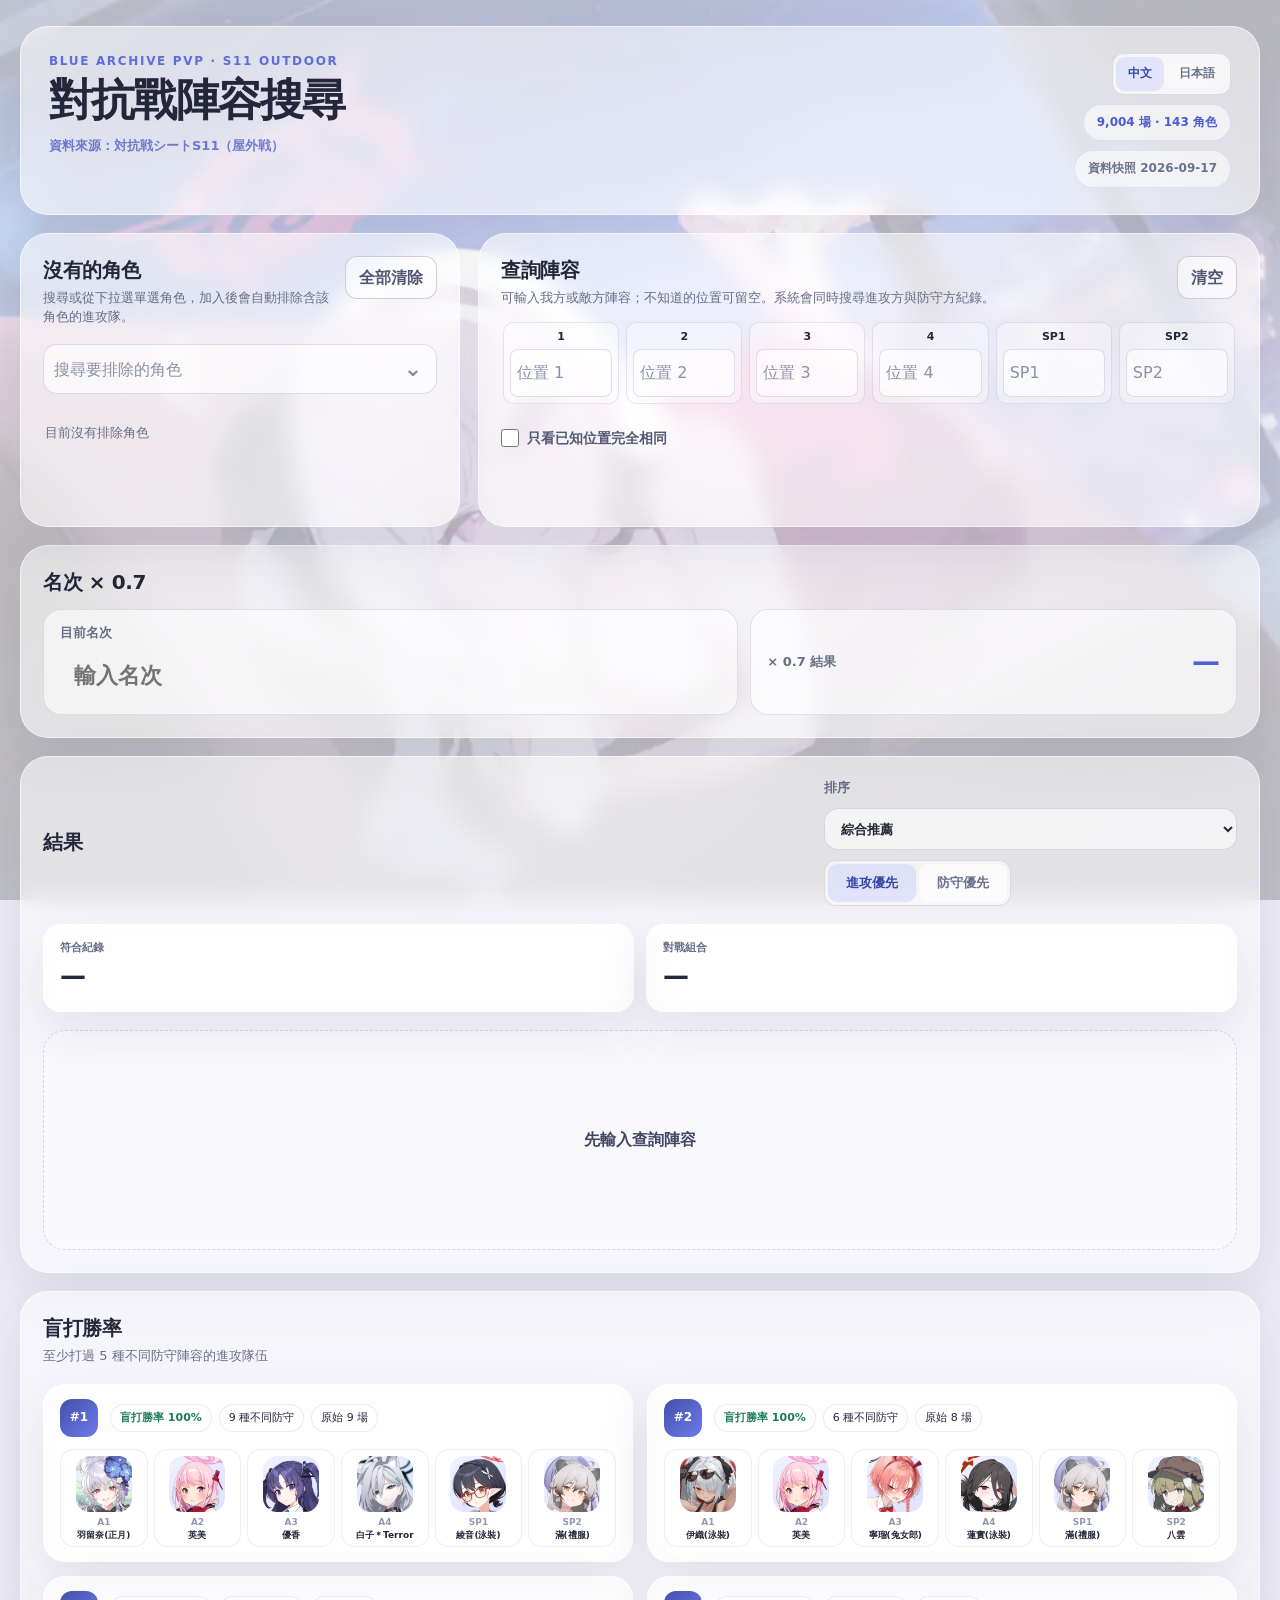
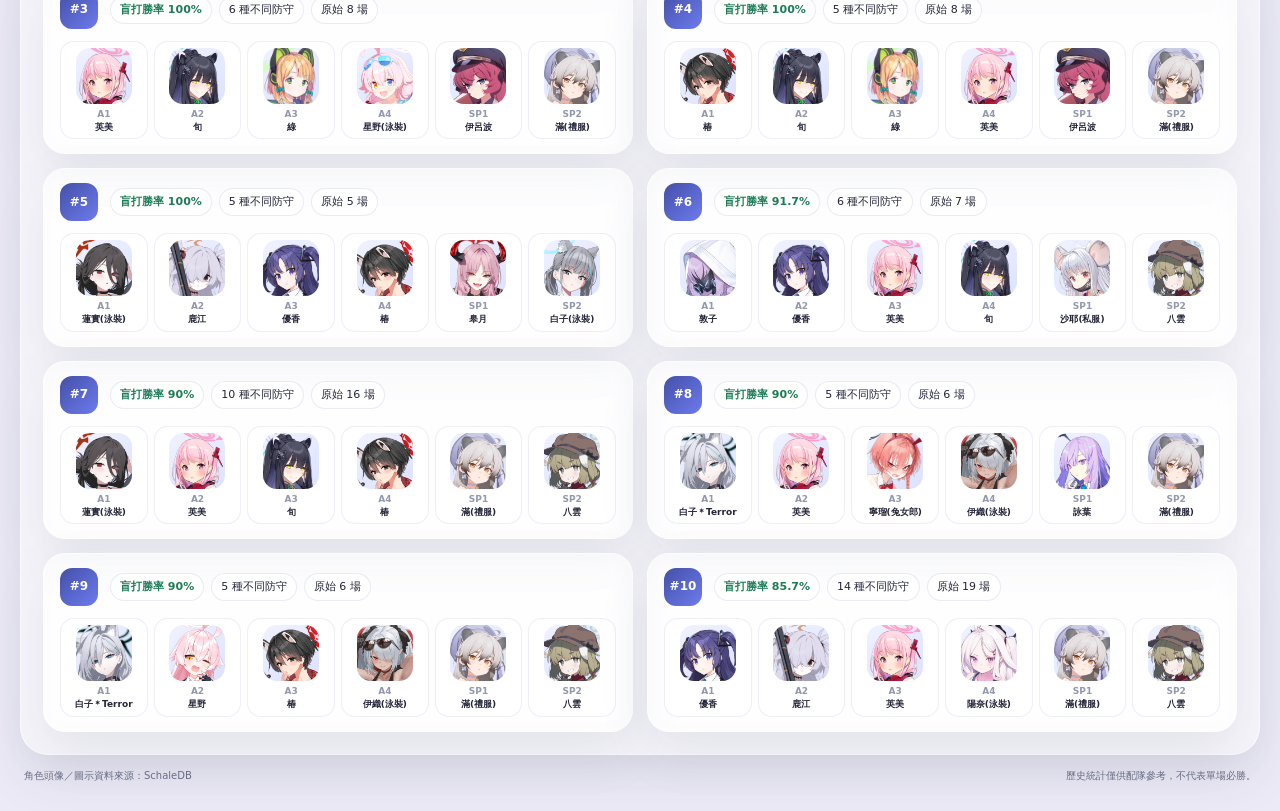
==== index.html @ 2c7b1958 "Refresh official icon assets" ====
<!doctype html>
<html lang="zh-Hant">
<head>
  <meta charset="utf-8" />
  <meta name="viewport" content="width=device-width,initial-scale=1,viewport-fit=cover" />
  <meta name="theme-color" content="#c7d2fe" />
  <title>S11 對抗戰陣容搜尋</title>
  <link rel="stylesheet" href="styles.css" />
  <link rel="stylesheet" href="mobile-v16.css" />
  <link rel="stylesheet" href="blind-ranking.css?v=20260917-1" />
  <link rel="stylesheet" href="language-toggle.css?v=20260917-1" />
  <link rel="stylesheet" href="result-highlights.css?v=20260917-2" />
  <link rel="stylesheet" href="visual-tuning.css?v=20260917-3" />
  <link rel="stylesheet" href="arena-tools.css?v=20260919-2" />
</head>
<body>
  <main class="app-shell shell">
    <section class="hero-card"><div><div class="eyebrow">BLUE ARCHIVE PVP · S11 OUTDOOR</div><h1>對抗戰陣容搜尋</h1><a class="data-source-link" href="https://docs.google.com/spreadsheets/d/12KPs3jY6IbdQOeOLc9a1Pgb9oAaiYB4bbUED37Il09U/edit?gid=0#gid=0" target="_blank" rel="noopener noreferrer">資料來源：対抗戦シートS11（屋外戦）</a></div><div class="hero-meta"><div class="language-switch" role="group" aria-label="Language"><button type="button" data-lang-choice="zh-Hant" class="active">中文</button><button type="button" data-lang-choice="ja">日本語</button></div><div class="dataset-pill" id="dataset-pill">讀取資料中</div><div class="version-pill" id="footer-version">資料快照</div></div></section>
    <section class="control-stage"><div class="control-grid">
      <section class="sketch-panel missing-panel"><div class="panel-head"><div><div class="panel-title">沒有的角色</div><div class="panel-help">搜尋或從下拉選單選角色，加入後會自動排除含該角色的進攻隊。</div></div><button class="ghost-btn" id="clear-missing" type="button">全部清除</button></div><div id="missing-picker" class="missing-picker-host"></div><div id="missing-tags" class="avatar-tags" aria-live="polite"></div></section>
      <section class="sketch-panel defense-panel"><div class="panel-head"><div><div class="panel-title">查詢陣容</div><div class="panel-help">可輸入我方或敵方陣容；不知道的位置可留空。系統會同時搜尋進攻方與防守方紀錄。</div></div><button class="ghost-btn" id="clear-defense" type="button">清空</button></div><div class="enemy-line" id="defense-inputs"><div class="line-slot"><span>1</span><div class="defense-picker-host"></div></div><div class="line-slot"><span>2</span><div class="defense-picker-host"></div></div><div class="line-slot"><span>3</span><div class="defense-picker-host"></div></div><div class="line-slot"><span>4</span><div class="defense-picker-host"></div></div><div class="line-slot sp-slot"><span>SP1</span><div class="defense-picker-host"></div></div><div class="line-slot sp-slot"><span>SP2</span><div class="defense-picker-host"></div></div></div><div class="toggle-strip"><label class="toggle-line"><input id="exact-only" type="checkbox" /><span>只看已知位置完全相同</span></label></div><div class="action-row auto-result-row"><div id="form-message" class="form-message" role="status"></div></div></section>
    </div></section>
    <section class="sketch-panel rank-tool" id="rank-tool"><div class="rank-tool-head"><div class="panel-title" data-rank-title>名次 × 0.7</div></div><div class="rank-calc"><label class="rank-input-wrap"><span data-rank-label>目前名次</span><input class="rank-input" id="rank-input" type="number" min="1" step="1" inputmode="numeric" placeholder="輸入名次" /></label><div class="rank-output"><span data-rank-output>× 0.7 結果</span><strong id="rank-result">—</strong></div></div></section>
    <section class="result-stage"><div class="result-stage-head"><div><div class="panel-title">結果</div></div><label class="sort-control">排序<select id="sort-select"><option value="recommended">綜合推薦</option><option value="winrate">勝率</option></select><div class="side-priority" role="group" aria-label="排序方向"><button id="attack-priority" type="button" class="side-priority-btn active">進攻優先</button><button id="defense-priority" type="button" class="side-priority-btn">防守優先</button></div></label></div><div class="summary-grid" id="summary-grid" style="grid-template-columns:repeat(2,minmax(0,1fr))"><article class="stat-card" hidden><span>歷史對戰</span><strong id="stat-total">—</strong></article><article class="stat-card" hidden><span>排除缺角後</span><strong id="stat-eligible">—</strong></article><article class="stat-card"><span>符合紀錄</span><strong id="stat-matched">—</strong></article><article class="stat-card"><span>對戰組合</span><strong id="stat-teams">—</strong></article></div><div id="results" class="results-list"><div class="empty-state"><strong>先輸入查詢陣容</strong></div></div></section>
    <section class="result-stage"><div class="result-stage-head"><div><div class="panel-title">盲打勝率</div><div class="panel-help" id="blind-help">至少打過 5 種不同防守陣容的進攻隊伍</div></div></div><div id="blind-results" class="results-list"></div></section>
    <footer class="page-footer"><span>角色頭像／圖示資料來源：SchaleDB</span><span>歷史統計僅供配隊參考，不代表單場必勝。</span></footer>
  </main>
  <template id="result-template"><article class="result-card"><div class="result-row-head"><div class="rank-badge"></div><div class="result-summary"><div class="match-badges"></div><div class="metrics-inline"></div></div><button type="button" class="copy-btn">複製隊伍</button></div><div class="attack-lineup-wrap"><div class="line-caption">推薦進攻隊</div><div class="team-slots"></div></div><div class="result-foot"></div></article></template>
  <script src="data.js"></script><script src="avatar-map.js"></script><script src="student-meta.js"></script><script src="app.js?v=20260919-1"></script><script src="blind-ranking.js?v=20260919-1"></script><script src="short-message.js?v=20260917-1"></script><script src="language-toggle.js?v=20260917-2"></script><script src="source-link-i18n.js?v=20260917-1"></script><script src="blind-help-i18n.js?v=20260917-1"></script><script src="result-highlights.js?v=20260917-3"></script><script src="avatar-repair.js?v=20260917-2"></script><script src="arena-tools.js?v=20260919-2"></script>
</body>
</html>
---- styles.css ----
:root {
  --paper: rgba(255,255,255,.73);
  --ink: #24263a;
  --muted: #666d87;
  --line: rgba(88,92,120,.18);
  --line-strong: rgba(88,92,120,.28);
  --accent: #6f7ef7;
  --accent-2: #91a0ff;
  --good: #1d7b57;
  --warn: #b7791f;
  --shadow: 0 20px 50px rgba(50,56,90,.10);
  --radius-xl: 28px;
}

* { box-sizing: border-box; }
html { color-scheme: light; }
body {
  margin: 0;
  min-height: 100vh;
  font-family: Inter, ui-sans-serif, system-ui, -apple-system, BlinkMacSystemFont, "Segoe UI", "Noto Sans TC", "Noto Sans JP", sans-serif;
  color: var(--ink);
  background-color: #eceaf6;
  background-image: linear-gradient(rgba(255,255,255,.54), rgba(255,255,255,.61)), url('./background-pvp.png');
  background-size: cover;
  background-position: center top;
  background-repeat: no-repeat;
  background-attachment: fixed;
  line-height: 1.45;
}
button, input, select { font: inherit; }
button { cursor: pointer; }
.shell { width: min(1240px, calc(100% - 36px)); margin: 0 auto; }
.app-shell { padding: 26px 0 28px; }

.hero-card, .sketch-panel, .result-stage, .result-card, .stat-card {
  border: 1px solid rgba(255,255,255,.60);
  background: var(--paper);
  backdrop-filter: blur(18px);
  -webkit-backdrop-filter: blur(18px);
  box-shadow: var(--shadow);
}
.hero-card {
  border-radius: var(--radius-xl);
  padding: 26px 28px;
  display: flex;
  justify-content: space-between;
  align-items: flex-start;
  gap: 20px;
  margin-bottom: 18px;
}
.eyebrow { font-size: 12px; font-weight: 900; letter-spacing: .14em; color: #5d6dd9; }
h1 { margin: 6px 0 7px; font-size: clamp(30px,4vw,44px); line-height: 1.08; letter-spacing: -.04em; }
.subtitle { margin: 0; color: var(--muted); font-size: 15px; }
.hero-meta { display: flex; flex-direction: column; gap: 9px; align-items: flex-end; }
.dataset-pill, .version-pill {
  padding: 9px 13px;
  border-radius: 999px;
  border: 1px solid rgba(111,126,247,.18);
  background: rgba(255,255,255,.58);
  color: #4d5bd1;
  font-weight: 800;
  font-size: 12px;
}
.version-pill { color: #6b728e; }

.control-grid { display: grid; grid-template-columns: minmax(340px,440px) minmax(0,1fr); gap: 18px; }
.sketch-panel, .result-stage { border-radius: var(--radius-xl); padding: 22px; overflow: visible; }
.panel-head, .result-stage-head, .result-row-head { display: flex; justify-content: space-between; align-items: flex-start; gap: 14px; }
.panel-title { font-size: 20px; font-weight: 900; letter-spacing: -.02em; }
.panel-help { margin-top: 4px; color: var(--muted); font-size: 13px; }

.ghost-btn, .copy-btn {
  border: 1px solid var(--line-strong);
  background: rgba(255,255,255,.62);
  color: #505775;
  border-radius: 12px;
  padding: 9px 13px;
  font-weight: 800;
  white-space: nowrap;
}
.ghost-btn:hover, .copy-btn:hover { background: rgba(255,255,255,.88); }
.primary-btn {
  border: 0;
  border-radius: 14px;
  background: linear-gradient(135deg,var(--accent),var(--accent-2));
  color: #fff;
  font-weight: 900;
  box-shadow: 0 12px 28px rgba(111,126,247,.28);
}
.primary-btn:hover { filter: brightness(.98); }
.inline-btn { padding: 0 18px; min-width: 82px; }
.large-btn { min-height: 52px; padding: 0 22px; }

.search-row { display: grid; gap: 10px; margin-top: 18px; }
.compact-search { grid-template-columns: 1fr auto; }
input, select {
  width: 100%; min-width: 0;
  border: 1px solid rgba(110,120,170,.24);
  background: rgba(255,255,255,.78);
  color: var(--ink);
  border-radius: 14px;
  outline: none;
}
input { height: 50px; padding: 0 40px 0 14px; }
select { height: 42px; padding: 0 12px; }
input:focus, select:focus { border-color: rgba(111,126,247,.58); box-shadow: 0 0 0 4px rgba(111,126,247,.12); }

.character-picker { position: relative; min-width: 0; }
.picker-chevron {
  position: absolute;
  top: 50%; right: 8px;
  width: 32px; height: 32px;
  transform: translateY(-50%);
  display: grid; place-items: center;
  border: 0; border-radius: 9px;
  background: transparent; color: #7a82a4;
  font-size: 22px; line-height: 1;
  z-index: 4;
}
.character-picker.open .picker-chevron { transform: translateY(-50%) rotate(180deg); }
.character-menu {
  display: none;
  position: absolute;
  z-index: 1000;
  top: calc(100% + 7px);
  left: 0;
  width: max(100%, 260px);
  max-height: 360px;
  overflow-y: auto;
  overscroll-behavior: contain;
  padding: 7px;
  border-radius: 16px;
  border: 1px solid rgba(100,110,160,.20);
  background: rgba(255,255,255,.96);
  box-shadow: 0 18px 48px rgba(40,45,75,.20);
  backdrop-filter: blur(20px);
  -webkit-backdrop-filter: blur(20px);
}
.character-picker.open .character-menu { display: grid; gap: 4px; }
.character-option {
  width: 100%;
  min-height: 58px;
  display: grid;
  grid-template-columns: 44px minmax(0,1fr);
  gap: 11px;
  align-items: center;
  text-align: left;
  padding: 6px 9px;
  border: 0;
  border-radius: 12px;
  background: transparent;
  color: #33394f;
}
.character-option:hover, .character-option.active { background: #eef1ff; }
.option-name { font-size: 13px; font-weight: 800; overflow-wrap: anywhere; }
.picker-empty { padding: 18px 12px; text-align: center; color: var(--muted); font-size: 13px; }

.avatar-frame {
  position: relative;
  overflow: hidden;
  display: grid;
  place-items: center;
  flex: 0 0 auto;
  background: linear-gradient(180deg,#f8f9ff,#e5e9ff);
  border: 1px solid rgba(111,126,247,.18);
}
.avatar-frame img {
  position: absolute;
  inset: 0;
  width: 100%; height: 100%;
  object-fit: cover;
  opacity: 0;
  transition: opacity .14s ease;
}
.avatar-frame.image-ready img { opacity: 1; }
.avatar-fallback { color: #626dbb; font-weight: 900; }
.option-avatar { width: 44px; height: 44px; border-radius: 12px; }
.option-avatar .avatar-fallback { font-size: 17px; }

.avatar-tags { display: flex; flex-wrap: wrap; gap: 13px; min-height: 92px; margin-top: 18px; align-items: flex-start; }
.avatar-tag-empty { color: var(--muted); font-size: 13px; padding: 12px 2px; }
.avatar-tag { position: relative; width: 80px; text-align: center; }
.missing-avatar { width: 66px; height: 66px; margin: 0 auto; border-radius: 18px; }
.missing-avatar .avatar-fallback { font-size: 22px; }
.avatar-name { margin-top: 7px; font-size: 11px; font-weight: 800; color: #4d536d; line-height: 1.25; word-break: break-word; }
.avatar-remove {
  position: absolute;
  right: 0; top: -5px;
  width: 25px; height: 25px;
  border: 0; border-radius: 999px;
  background: #fff; color: #7d84a1;
  font-size: 17px; font-weight: 900;
  box-shadow: 0 5px 12px rgba(48,52,84,.16);
}

.enemy-line { display: grid; grid-template-columns: repeat(6,minmax(0,1fr)); gap: 9px; margin-top: 18px; }
.line-slot {
  min-width: 0;
  padding: 10px;
  border-radius: 19px;
  background: rgba(255,255,255,.36);
  border: 1px solid rgba(110,120,170,.18);
}
.position-label { display: block; font-size: 12px; color: #60698c; font-weight: 900; margin-bottom: 7px; }
.sp-slot .position-label { color: #4a63d5; }
.defense-avatar {
  height: 112px;
  margin-bottom: 8px;
  display: flex;
  flex-direction: column;
  align-items: center;
  justify-content: center;
  gap: 4px;
  border-radius: 15px;
  background: rgba(255,255,255,.40);
  border: 1px dashed rgba(110,120,170,.22);
  overflow: hidden;
}
.defense-avatar.has-character { border-style: solid; background: rgba(255,255,255,.62); }
.defense-avatar-image { width: 72px; height: 72px; border-radius: 17px; }
.defense-avatar-image .avatar-fallback { font-size: 22px; }
.defense-avatar-name {
  width: 100%; padding: 0 4px;
  color: #474e6b; font-size: 10px; font-weight: 800;
  text-align: center; white-space: nowrap; overflow: hidden; text-overflow: ellipsis;
}
.defense-avatar-empty { font-size: 32px; font-weight: 300; color: #a3a9c2; }
.line-slot input { height: 43px; padding-left: 10px; font-size: 12px; border-radius: 11px; }
.line-slot .character-menu { width: max(100%, 245px); }

.toggle-strip { display: flex; flex-wrap: wrap; gap: 18px; margin-top: 16px; }
.toggle-line { display: inline-flex; align-items: center; gap: 8px; color: #515975; font-size: 14px; font-weight: 700; }
.toggle-line input { width: 18px; height: 18px; margin: 0; padding: 0; box-shadow: none; }
.action-row { margin-top: 16px; }
.form-message { min-height: 22px; margin-top: 10px; color: #b42318; font-size: 12px; }

.result-stage { margin-top: 18px; }
.result-stage-head { margin-bottom: 18px; }
.sort-control { display: inline-flex; align-items: center; gap: 9px; color: var(--muted); font-size: 13px; font-weight: 800; }
.summary-grid { display: grid; grid-template-columns: repeat(4,minmax(0,1fr)); gap: 12px; margin-bottom: 18px; }
.stat-card { border-radius: 18px; padding: 15px 16px; }
.stat-card span { display: block; color: var(--muted); font-size: 11px; font-weight: 800; }
.stat-card strong { display: block; margin-top: 2px; font-size: 26px; letter-spacing: -.03em; }
.results-list { display: grid; gap: 14px; }
.empty-state {
  min-height: 220px;
  display: grid; place-content: center; text-align: center; gap: 6px;
  padding: 28px;
  border: 1px dashed rgba(110,120,170,.28);
  border-radius: 22px;
  background: rgba(255,255,255,.34);
  color: var(--muted);
}
.empty-state strong { color: #414864; font-size: 16px; }
.empty-state span { font-size: 13px; }
.result-more { min-height: 72px; }
.result-card { border-radius: 22px; padding: 18px; }
.result-row-head { align-items: center; }
.rank-badge {
  width: 38px; height: 38px; flex: 0 0 auto;
  display: grid; place-items: center;
  border-radius: 12px;
  background: linear-gradient(135deg,#4450a8,#6d7bee);
  color: #fff; font-size: 12px; font-weight: 900;
}
.result-summary { min-width: 0; flex: 1; }
.match-badges, .metrics-inline { display: flex; flex-wrap: wrap; gap: 6px; }
.metrics-inline { margin-top: 8px; }
.badge, .metric-chip {
  display: inline-flex; align-items: center;
  border-radius: 999px; padding: 5px 9px;
  font-size: 11px; font-weight: 800; white-space: nowrap;
}
.badge.exact { background: #e8f8f1; color: var(--good); }
.badge.same { background: #edf2ff; color: #4659da; }
.badge.similar { background: #fff4df; color: var(--warn); }
.badge.neutral, .metric-chip { background: rgba(255,255,255,.70); color: #5f6785; border: 1px solid rgba(110,120,170,.16); }
.metric-chip.good { color: var(--good); background: #edf9f4; }
.attack-lineup-wrap { margin-top: 16px; }
.line-caption { margin-bottom: 9px; color: #6b728e; font-size: 12px; font-weight: 900; }
.team-slots { display: grid; grid-template-columns: repeat(6,minmax(0,1fr)); gap: 8px; }
.slot {
  min-width: 0;
  padding: 9px 8px 10px;
  border-radius: 17px;
  background: rgba(255,255,255,.60);
  border: 1px solid rgba(240,167,190,.34);
  display: flex; flex-direction: column; align-items: center;
  text-align: center;
}
.slot.sp { border-color: rgba(143,160,255,.34); }
.result-avatar { width: 76px; height: 76px; border-radius: 19px; margin-bottom: 7px; }
.result-avatar .avatar-fallback { font-size: 24px; }
.slot-label { font-size: 9px; color: #8a91ac; font-weight: 900; }
.slot-name { margin-top: 2px; font-size: 11px; font-weight: 800; color: #353b55; line-height: 1.25; word-break: break-word; }
.result-foot { display: flex; justify-content: space-between; gap: 12px; margin-top: 12px; color: var(--muted); font-size: 11px; }
.page-footer { display: flex; justify-content: space-between; gap: 20px; padding: 14px 4px 0; color: rgba(70,76,104,.76); font-size: 10px; }

@media (max-width: 1100px) {
  .control-grid { grid-template-columns: 1fr; }
  .enemy-line { grid-template-columns: repeat(3,minmax(0,1fr)); }
}
@media (max-width: 800px) {
  body { background-attachment: scroll; }
  .hero-card { flex-direction: column; }
  .hero-meta { align-items: flex-start; }
  .summary-grid { grid-template-columns: repeat(2,minmax(0,1fr)); }
  .team-slots { grid-template-columns: repeat(3,minmax(0,1fr)); }
  .result-row-head { flex-wrap: wrap; align-items: flex-start; }
  .page-footer { flex-direction: column; gap: 3px; }
}
@media (max-width: 560px) {
  .shell { width: min(100% - 20px,1240px); }
  .app-shell { padding: 14px 0 22px; }
  .hero-card, .sketch-panel, .result-stage { padding: 16px; border-radius: 22px; }
  h1 { font-size: 28px; }
  .compact-search { grid-template-columns: 1fr; }
  .inline-btn { height: 48px; }
  .enemy-line { grid-template-columns: repeat(2,minmax(0,1fr)); }
  .defense-avatar { height: 106px; }
  .toggle-strip { flex-direction: column; gap: 10px; }
  .summary-grid { grid-template-columns: 1fr 1fr; gap: 8px; }
  .team-slots { grid-template-columns: repeat(2,minmax(0,1fr)); }
  .result-avatar { width: 82px; height: 82px; }
  .result-foot { flex-direction: column; gap: 5px; }
  .character-menu { width: min(320px, calc(100vw - 42px)); }
}

/* searchable character pickers */
.missing-picker-host { margin-top:18px; }
.picker { position:relative; width:100%; }
.picker-selected { width:100%; min-height:50px; border:1px solid rgba(110,120,170,.22); background:rgba(255,255,255,.74); border-radius:14px; padding:7px 10px; display:flex; align-items:center; gap:9px; color:var(--ink); text-align:left; }
.picker-placeholder { color:#8b91a8; flex:1; }
.picker-selected-name { flex:1; min-width:0; font-size:12px; font-weight:800; overflow:hidden; text-overflow:ellipsis; white-space:nowrap; }
.picker-chevron { margin-left:auto; color:#858ca8; font-weight:900; }
.picker-menu { display:none; position:absolute; z-index:100; top:calc(100% + 7px); left:0; width:max(100%, 270px); padding:8px; border:1px solid rgba(110,120,170,.20); border-radius:16px; background:rgba(255,255,255,.96); box-shadow:0 20px 50px rgba(35,40,75,.18); backdrop-filter:blur(18px); }
.picker.open .picker-menu { display:block; }
.picker-search { height:42px; border-radius:11px; margin-bottom:7px; }
.picker-list { max-height:330px; overflow:auto; display:grid; gap:3px; }
.picker-option { border:0; background:transparent; border-radius:11px; padding:6px 8px; display:flex; align-items:center; gap:10px; text-align:left; }
.picker-option:hover { background:#f0f2ff; }
.picker-option-text { min-width:0; display:flex; flex-direction:column; }
.picker-option-text strong { font-size:13px; }
.picker-option-text small { color:#8a91a8; font-size:10px; overflow:hidden; text-overflow:ellipsis; white-space:nowrap; }
.picker-empty { padding:18px; text-align:center; color:#8a91a8; font-size:12px; }
.char-avatar { overflow:hidden; display:grid; place-items:center; background:linear-gradient(145deg,#f0f2ff,#dce2ff); color:#5966c3; font-weight:900; flex:0 0 auto; }
.char-avatar img { width:100%; height:100%; object-fit:cover; display:block; }
.char-avatar.mini { width:34px; height:34px; border-radius:10px; }
.option-avatar { width:42px; height:42px; border-radius:12px; }
.tag-avatar { width:60px; height:60px; border-radius:18px; margin:0 auto; }
.line-slot { overflow:visible; }
.line-slot .picker-selected { min-height:62px; padding:6px; flex-direction:column; justify-content:center; gap:3px; }
.line-slot .picker-selected .mini { width:40px; height:40px; border-radius:11px; }
.line-slot .picker-selected-name { width:100%; text-align:center; font-size:10px; }
.line-slot .picker-chevron { display:none; }
.line-slot .picker-menu { width:280px; }
.line-slot:nth-child(n+4) .picker-menu { left:auto; right:0; }

/* matchup result: attack vs defense */
.matchup-card { padding:16px 18px; }
.matchup-head { display:flex; align-items:center; gap:12px; margin-bottom:14px; }
.matchup-stats { display:flex; align-items:center; flex-wrap:wrap; gap:7px; }
.matchup-stats b,.matchup-stats span { padding:5px 9px; border-radius:999px; background:rgba(255,255,255,.66); border:1px solid rgba(110,120,170,.14); font-size:11px; }
.matchup-stats b { color:#1d7b57; }
.matchup-body { display:grid; grid-template-columns:minmax(0,1fr) 44px minmax(0,1fr); gap:10px; align-items:center; }
.team-side-title { font-size:11px; font-weight:900; color:#6e7590; margin-bottom:7px; }
.battle-team { display:grid; grid-template-columns:repeat(6,minmax(0,1fr)); gap:6px; }
.battle-char { min-width:0; text-align:center; padding:7px 3px; border-radius:14px; background:rgba(255,255,255,.52); border:1px solid rgba(110,120,170,.12); }
.battle-avatar { width:min(58px,100%); aspect-ratio:1; margin:0 auto 4px; border-radius:14px; }
.battle-pos { display:block; color:#9298ad; font-size:9px; font-weight:900; }
.battle-char strong { display:block; margin-top:1px; font-size:9px; line-height:1.15; white-space:nowrap; overflow:hidden; text-overflow:ellipsis; }
.versus { font-size:14px; font-weight:1000; color:#7d84a1; text-align:center; }
@media(max-width:900px){.matchup-body{grid-template-columns:1fr}.versus{padding:2px}.battle-team{grid-template-columns:repeat(6,minmax(52px,1fr));overflow-x:auto}.team-side{min-width:0}}

/* dropdown stacking fix */
.control-stage { position: relative; z-index: 20; }
.control-grid { position: relative; overflow: visible; }
.sketch-panel { position: relative; overflow: visible; }
.defense-panel { z-index: 30; }
.missing-panel { z-index: 31; }
.enemy-line { position: relative; overflow: visible; }
.line-slot { position: relative; z-index: 1; overflow: visible; }
.line-slot:has(.picker.open) { z-index: 5000; }
.picker { position: relative; z-index: 1; }
.picker.open { z-index: 6000; }
.picker-menu { z-index: 7000; }
.result-stage { position: relative; z-index: 1; }

/* v10: Excel-like one-row live query */
.defense-panel { overflow: visible; }
.enemy-line {
  display: grid !important;
  grid-template-columns: repeat(6, minmax(120px, 1fr)) !important;
  gap: 6px !important;
  overflow-x: auto;
  padding: 2px 2px 8px;
  margin-top: 12px;
}
.line-slot {
  min-width: 120px;
  padding: 6px !important;
  border-radius: 10px !important;
}
.line-slot > span {
  display: block;
  text-align: center;
  font-size: 11px;
  font-weight: 800;
  margin-bottom: 4px;
}
.line-slot .picker-selected {
  min-height: 48px !important;
  height: 48px;
  padding: 4px 6px !important;
  flex-direction: row !important;
  justify-content: flex-start !important;
  gap: 6px !important;
  border-radius: 8px !important;
}
.line-slot .picker-selected .mini {
  width: 34px !important;
  height: 34px !important;
  border-radius: 8px !important;
  flex: 0 0 auto;
}
.line-slot .picker-selected-name {
  width: auto !important;
  text-align: left !important;
  font-size: 11px !important;
  line-height: 1.15;
}
.auto-result-row { min-height: 24px; margin-top: 8px; }
@media (max-width: 900px) {
  .enemy-line { grid-template-columns: repeat(6, 120px) !important; }
}

/* v11: dropdown must float above the query card and following result cards */
.defense-panel,
.defense-panel .panel-body,
.enemy-line,
.line-slot,
.picker {
  overflow: visible !important;
}

.defense-panel {
  position: relative;
  z-index: 50 !important;
}

.line-slot {
  position: relative;
}

.line-slot:focus-within {
  z-index: 500 !important;
}

.picker {
  position: relative;
}

.picker-menu,
.picker-dropdown,
.dropdown-menu {
  position: absolute !important;
  z-index: 9999 !important;
  max-height: 360px;
  overflow-y: auto !important;
  overflow-x: hidden !important;
}

.results-panel,
.results-section,
.results-wrap {
  position: relative;
  z-index: 1 !important;
}

/* Keep the horizontal one-row lineup, but don't make that row a clipping scroll container on desktop. */
@media (min-width: 901px) {
  .enemy-line {
    overflow: visible !important;
  }
}

/* v12 responsive: desktop = one row; mobile = compact 3x2 grid */
html, body { max-width: 100%; overflow-x: hidden; }
* { box-sizing: border-box; }

.enemy-line {
  display: grid !important;
  grid-template-columns: repeat(6, minmax(0, 1fr)) !important;
  gap: 7px !important;
  overflow: visible !important;
  width: 100%;
}
.line-slot { min-width: 0 !important; }
.line-slot .picker-selected-name {
  overflow: hidden;
  text-overflow: ellipsis;
  white-space: nowrap;
}
.picker-menu, .picker-dropdown, .dropdown-menu {
  min-width: 220px;
  width: max-content;
  max-width: min(340px, calc(100vw - 24px));
}

@media (max-width: 700px) {
  .page-shell, main { width: 100% !important; max-width: 100% !important; }
  .panel, .defense-panel, .missing-panel, .results-panel {
    border-radius: 18px !important;
  }
  .panel-body { padding: 14px !important; }
  .panel-head {
    padding: 16px 16px 6px !important;
    align-items: flex-start !important;
  }
  .panel-head h2 { font-size: 22px !important; }
  .panel-head p { font-size: 13px !important; line-height: 1.45; }
  .enemy-line {
    grid-template-columns: repeat(3, minmax(0, 1fr)) !important;
    gap: 6px !important;
  }
  .line-slot { padding: 4px !important; }
  .line-slot .picker-selected {
    min-height: 58px !important;
    height: 58px !important;
    padding: 4px !important;
    flex-direction: column !important;
    justify-content: center !important;
    gap: 2px !important;
  }
  .line-slot .picker-selected .mini {
    width: 32px !important;
    height: 32px !important;
  }
  .line-slot .picker-selected-name {
    width: 100% !important;
    text-align: center !important;
    font-size: 10px !important;
  }
  .picker-menu, .picker-dropdown, .dropdown-menu {
    position: fixed !important;
    left: 12px !important;
    right: 12px !important;
    top: auto !important;
    bottom: 12px !important;
    width: auto !important;
    max-width: none !important;
    max-height: 55vh !important;
    z-index: 10000 !important;
    border-radius: 16px !important;
  }
  .filters-row, .option-row, .action-row {
    flex-wrap: wrap !important;
    gap: 10px !important;
  }
  .result-card { min-width: 0 !important; }
}

@media (max-width: 380px) {
  .enemy-line { grid-template-columns: repeat(2, minmax(0, 1fr)) !important; }
}

/* v13: "沒有的角色" picker must also float above every following card */
.missing-panel,
.missing-panel .panel-body,
.missing-panel .picker,
.missing-panel .missing-picker-wrap,
.missing-panel .missing-tags {
  overflow: visible !important;
}

.missing-panel {
  position: relative !important;
  z-index: 100 !important;
}

.missing-panel .picker:focus-within,
.missing-panel .missing-picker-wrap:focus-within {
  position: relative;
  z-index: 1000 !important;
}

.missing-panel .picker-menu,
.missing-panel .picker-dropdown,
.missing-panel .dropdown-menu {
  position: absolute !important;
  z-index: 20000 !important;
  max-height: 360px;
  overflow-y: auto !important;
  overflow-x: hidden !important;
}

.defense-panel { z-index: 50 !important; }
.results-panel, .results-section, .results-wrap { z-index: 1 !important; }

@media (max-width: 700px) {
  .missing-panel .picker-menu,
  .missing-panel .picker-dropdown,
  .missing-panel .dropdown-menu {
    position: fixed !important;
    left: 12px !important;
    right: 12px !important;
    top: auto !important;
    bottom: 12px !important;
    width: auto !important;
    max-width: none !important;
    max-height: 55vh !important;
    z-index: 30000 !important;
    border-radius: 16px !important;
  }
}

/* v15: failed matchups + attack/defense priority */
.result-card-fail {
  background: rgba(255, 226, 230, .78) !important;
  border-color: rgba(210, 94, 108, .28) !important;
}
.side-priority {
  display: inline-flex;
  padding: 3px;
  gap: 3px;
  border: 1px solid rgba(90, 100, 130, .18);
  border-radius: 12px;
  background: rgba(255,255,255,.58);
  vertical-align: middle;
  margin-left: 8px;
}
.side-priority-btn {
  min-height: 36px;
  padding: 6px 13px;
  border: 0;
  border-radius: 9px;
  background: transparent;
  color: #697089;
  font-weight: 800;
  cursor: pointer;
}
.side-priority-btn.active {
  background: rgba(102, 119, 255, .14);
  color: #3546a7;
}
@media (max-width:700px){
  .side-priority { margin-left:0; width:100%; }
  .side-priority-btn { flex:1; min-height:44px; }
}
---- mobile-v16.css ----
/* v16: phone result cards must stay inside the viewport */
@media (max-width: 700px) {
  .shell { width: calc(100% - 20px) !important; max-width: 100% !important; }
  .app-shell { padding-left: env(safe-area-inset-left) !important; padding-right: env(safe-area-inset-right) !important; }
  .result-stage { padding: 14px 10px !important; overflow: hidden !important; }
  .result-stage-head { display: grid !important; grid-template-columns: 1fr !important; gap: 10px !important; }
  .sort-control { width: 100% !important; display: grid !important; grid-template-columns: auto minmax(0, 1fr) !important; gap: 8px !important; }
  .sort-control select { min-width: 0 !important; }
  .side-priority { grid-column: 1 / -1 !important; width: 100% !important; margin: 0 !important; }
  .summary-grid { grid-template-columns: repeat(2, minmax(0, 1fr)) !important; gap: 8px !important; }
  .stat-card { min-width: 0 !important; padding: 13px 12px !important; }
  .result-card { width: 100% !important; max-width: 100% !important; min-width: 0 !important; padding: 14px 10px !important; overflow: hidden !important; }
  .result-row-head, .result-summary, .attack-lineup-wrap { min-width: 0 !important; }
  .attack-lineup-wrap { width: 100% !important; }
  .team-slots { width: 100% !important; min-width: 0 !important; grid-template-columns: repeat(6, minmax(0, 1fr)) !important; gap: 3px !important; }
  .slot { min-width: 0 !important; width: auto !important; padding: 5px 2px 7px !important; border-radius: 12px !important; overflow: hidden !important; }
  .result-avatar { width: clamp(38px, 11vw, 52px) !important; height: clamp(38px, 11vw, 52px) !important; max-width: 100% !important; border-radius: 12px !important; margin-bottom: 4px !important; }
  .slot-label { font-size: 8px !important; }
  .slot-name { display: block !important; width: 100% !important; min-width: 0 !important; padding: 0 1px !important; font-size: 9px !important; white-space: nowrap !important; overflow: hidden !important; text-overflow: ellipsis !important; }
}
---- blind-ranking.css ----
/* Blind lineup ranking: compact on desktop, readable on mobile. */
#blind-results {
  grid-template-columns: repeat(2, minmax(0, 1fr));
  gap: 14px;
}

#blind-results .empty-state {
  grid-column: 1 / -1;
}

.blind-card {
  min-width: 0;
  padding: 14px 16px;
}

.blind-card .matchup-head {
  margin-bottom: 12px;
}

.blind-card .matchup-stats {
  min-width: 0;
}

.blind-team {
  display: grid;
  grid-template-columns: repeat(6, minmax(0, 1fr));
  gap: 6px;
  overflow: visible;
}

.blind-team .battle-char {
  min-width: 0;
  padding: 6px 3px;
}

.blind-team .battle-avatar {
  width: min(56px, 100%);
}

.blind-team .battle-char strong {
  font-size: 9px;
}

@media (max-width: 1100px) {
  #blind-results {
    grid-template-columns: 1fr;
  }
}

@media (max-width: 700px) {
  .blind-card {
    padding: 13px 12px;
  }

  .blind-team {
    grid-template-columns: repeat(3, minmax(0, 1fr)) !important;
    overflow: visible !important;
    gap: 7px;
  }

  .blind-team .battle-avatar {
    width: min(54px, 100%);
  }
}

@media (max-width: 380px) {
  .blind-team {
    grid-template-columns: repeat(2, minmax(0, 1fr)) !important;
  }
}
---- language-toggle.css ----
.language-switch {
  display: inline-flex;
  gap: 3px;
  padding: 3px;
  border: 1px solid rgba(90, 100, 130, .18);
  border-radius: 12px;
  background: rgba(255,255,255,.58);
  backdrop-filter: blur(12px);
  -webkit-backdrop-filter: blur(12px);
}

.language-switch button {
  min-height: 34px;
  padding: 6px 12px;
  border: 0;
  border-radius: 9px;
  background: transparent;
  color: #697089;
  font-size: 12px;
  font-weight: 900;
  cursor: pointer;
}

.language-switch button.active {
  background: rgba(102, 119, 255, .14);
  color: #3546a7;
}

@media (max-width: 560px) {
  .language-switch {
    width: 100%;
  }

  .language-switch button {
    flex: 1;
    min-height: 40px;
  }
}
---- result-highlights.css ----
.matchup-stats .similarity-perfect {
  color: #16864b;
  border-color: rgba(22, 134, 75, .24);
  background: rgba(37, 181, 102, .09);
}

.matchup-stats .similarity-partial {
  color: #c66a12;
  border-color: rgba(198, 106, 18, .26);
  background: rgba(245, 158, 11, .10);
}

/* Query character exists in the lineup, but is standing in another STRIKER slot. */
.battle-char.position-mismatch {
  background: rgba(255, 204, 77, .14);
  border-color: rgba(214, 154, 18, .42);
  box-shadow: inset 0 0 0 1px rgba(214, 154, 18, .08);
}

/* Query character is not present on the matched side at all. */
.battle-char.character-mismatch {
  background: rgba(255, 91, 91, .11);
  border-color: rgba(224, 91, 91, .40);
  box-shadow: inset 0 0 0 1px rgba(224, 91, 91, .08);
}
---- visual-tuning.css ----
.hero-card,
.sketch-panel,
.result-stage {
  background: rgba(255,255,255,.54);
  backdrop-filter: blur(11px);
  -webkit-backdrop-filter: blur(11px);
}

.result-card,
.stat-card {
  background: rgba(255,255,255,.62);
  backdrop-filter: blur(10px);
  -webkit-backdrop-filter: blur(10px);
}

.picker-selected,
.sort-control select,
.side-priority-btn,
.ghost-btn {
  background-color: rgba(255,255,255,.62);
}

/* Dropdown menus should stay opaque for readability over the illustrated background. */
.picker-menu {
  background: #fff;
  backdrop-filter: none;
  -webkit-backdrop-filter: none;
}

.picker-menu .picker-search,
.picker-menu .picker-option,
.picker-menu .picker-empty {
  background-color: #fff;
}

.data-source-link {
  display: inline-block;
  margin-top: 6px;
  color: #5968c9;
  font-size: 13px;
  font-weight: 700;
  text-decoration: none;
  opacity: .86;
}

.data-source-link:hover {
  text-decoration: underline;
  opacity: 1;
}

/* Result sorting controls: keep labels and priority buttons horizontal. */
.result-stage-head {
  display: flex;
  align-items: center;
  justify-content: space-between;
  gap: 14px;
  flex-wrap: wrap;
}

.sort-control {
  display: inline-flex !important;
  align-items: center !important;
  gap: 10px !important;
  flex-wrap: wrap;
  writing-mode: horizontal-tb !important;
  text-orientation: mixed !important;
}

.sort-control > select {
  min-width: 180px;
}

.side-priority {
  display: inline-flex !important;
  flex-direction: row !important;
  align-items: stretch !important;
  width: auto !important;
  margin: 0 !important;
}

.side-priority-btn {
  writing-mode: horizontal-tb !important;
  text-orientation: mixed !important;
  white-space: nowrap !important;
  min-width: 88px;
  min-height: 38px;
  padding: 8px 14px;
}

@media (max-width: 700px) {
  .result-stage-head {
    align-items: flex-start;
  }

  .sort-control {
    width: 100% !important;
    display: flex !important;
    flex-direction: row !important;
  }

  .sort-control > select {
    flex: 1 1 180px;
    min-width: 0;
  }

  .side-priority {
    flex: 0 0 auto !important;
  }
}
---- arena-tools.css ----
/* Rank calculator + student metadata tooltip */
.rank-tool {
  margin-top: 18px;
}
.rank-tool-head {
  display: flex;
  align-items: center;
  justify-content: space-between;
  gap: 14px;
  margin-bottom: 12px;
}
.rank-calc {
  display: grid;
  grid-template-columns: minmax(180px, 1fr) minmax(180px, .7fr);
  gap: 12px;
  align-items: stretch;
}
.rank-input-wrap,
.rank-output {
  background: rgba(255,255,255,.62);
  border: 1px solid rgba(148,163,184,.28);
  border-radius: 18px;
  padding: 14px 16px;
}
.rank-input-wrap {
  display: grid;
  gap: 7px;
}
.rank-input-wrap span,
.rank-output span {
  color: #667085;
  font-size: 13px;
  font-weight: 700;
}
.rank-input {
  width: 100%;
  border: 0;
  outline: 0;
  background: transparent;
  color: #20243a;
  font: inherit;
  font-size: 22px;
  font-weight: 800;
}
.rank-output {
  display: flex;
  align-items: center;
  justify-content: space-between;
  gap: 16px;
}
.rank-output strong {
  color: #4f61d8;
  font-size: 28px;
  line-height: 1;
}

.student-tooltip {
  position: fixed;
  z-index: 10000;
  width: max-content;
  min-width: 210px;
  max-width: min(300px, calc(100vw - 24px));
  padding: 11px 13px;
  border: 1px solid rgba(148,163,184,.35);
  border-radius: 14px;
  background: rgba(255,255,255,.97);
  box-shadow: 0 14px 38px rgba(44,51,88,.18);
  color: #20243a;
  pointer-events: none;
  opacity: 0;
  transform: translateY(4px);
  transition: opacity .12s ease, transform .12s ease;
}
.student-tooltip.visible {
  opacity: 1;
  transform: translateY(0);
}
.student-tooltip-name {
  margin-bottom: 8px;
  font-size: 14px;
  font-weight: 800;
}
.student-tooltip-grid {
  display: grid;
  grid-template-columns: 26px minmax(72px, auto) minmax(72px, 1fr);
  gap: 6px 9px;
  align-items: center;
  font-size: 12px;
}
.student-tooltip-icon {
  width: 24px;
  height: 24px;
  display: grid;
  place-items: center;
  border-radius: 6px;
}
.student-tooltip-icon.empty {
  background: transparent;
}
.student-tooltip-icon img {
  width: 18px;
  height: 18px;
  object-fit: contain;
}
.student-tooltip-icon:not([class*="tone-"]) img {
  filter: brightness(.38) saturate(.65);
}
.student-tooltip-icon.tone-explosion,
.student-tooltip-icon.tone-light {
  background: #a71f24;
}
.student-tooltip-icon.tone-pierce,
.student-tooltip-icon.tone-heavy {
  background: #c58b00;
}
.student-tooltip-icon.tone-mystic,
.student-tooltip-icon.tone-special {
  background: #1f76b8;
}
.student-tooltip-icon.tone-sonic,
.student-tooltip-icon.tone-elastic {
  background: #8c4db5;
}
.student-tooltip-icon.tone-composite {
  background: linear-gradient(135deg,#c58b00 0 33%,#1f76b8 33% 66%,#8c4db5 66%);
}
.student-tooltip-icon[class*="tone-"] img {
  filter: brightness(0) invert(1);
}
.student-tooltip-label {
  color: #7a8199;
}
.student-tooltip-value {
  font-weight: 800;
  text-align: right;
}

@media (max-width: 700px) {
  .rank-calc { grid-template-columns: 1fr; }
  .rank-output strong { font-size: 24px; }
}
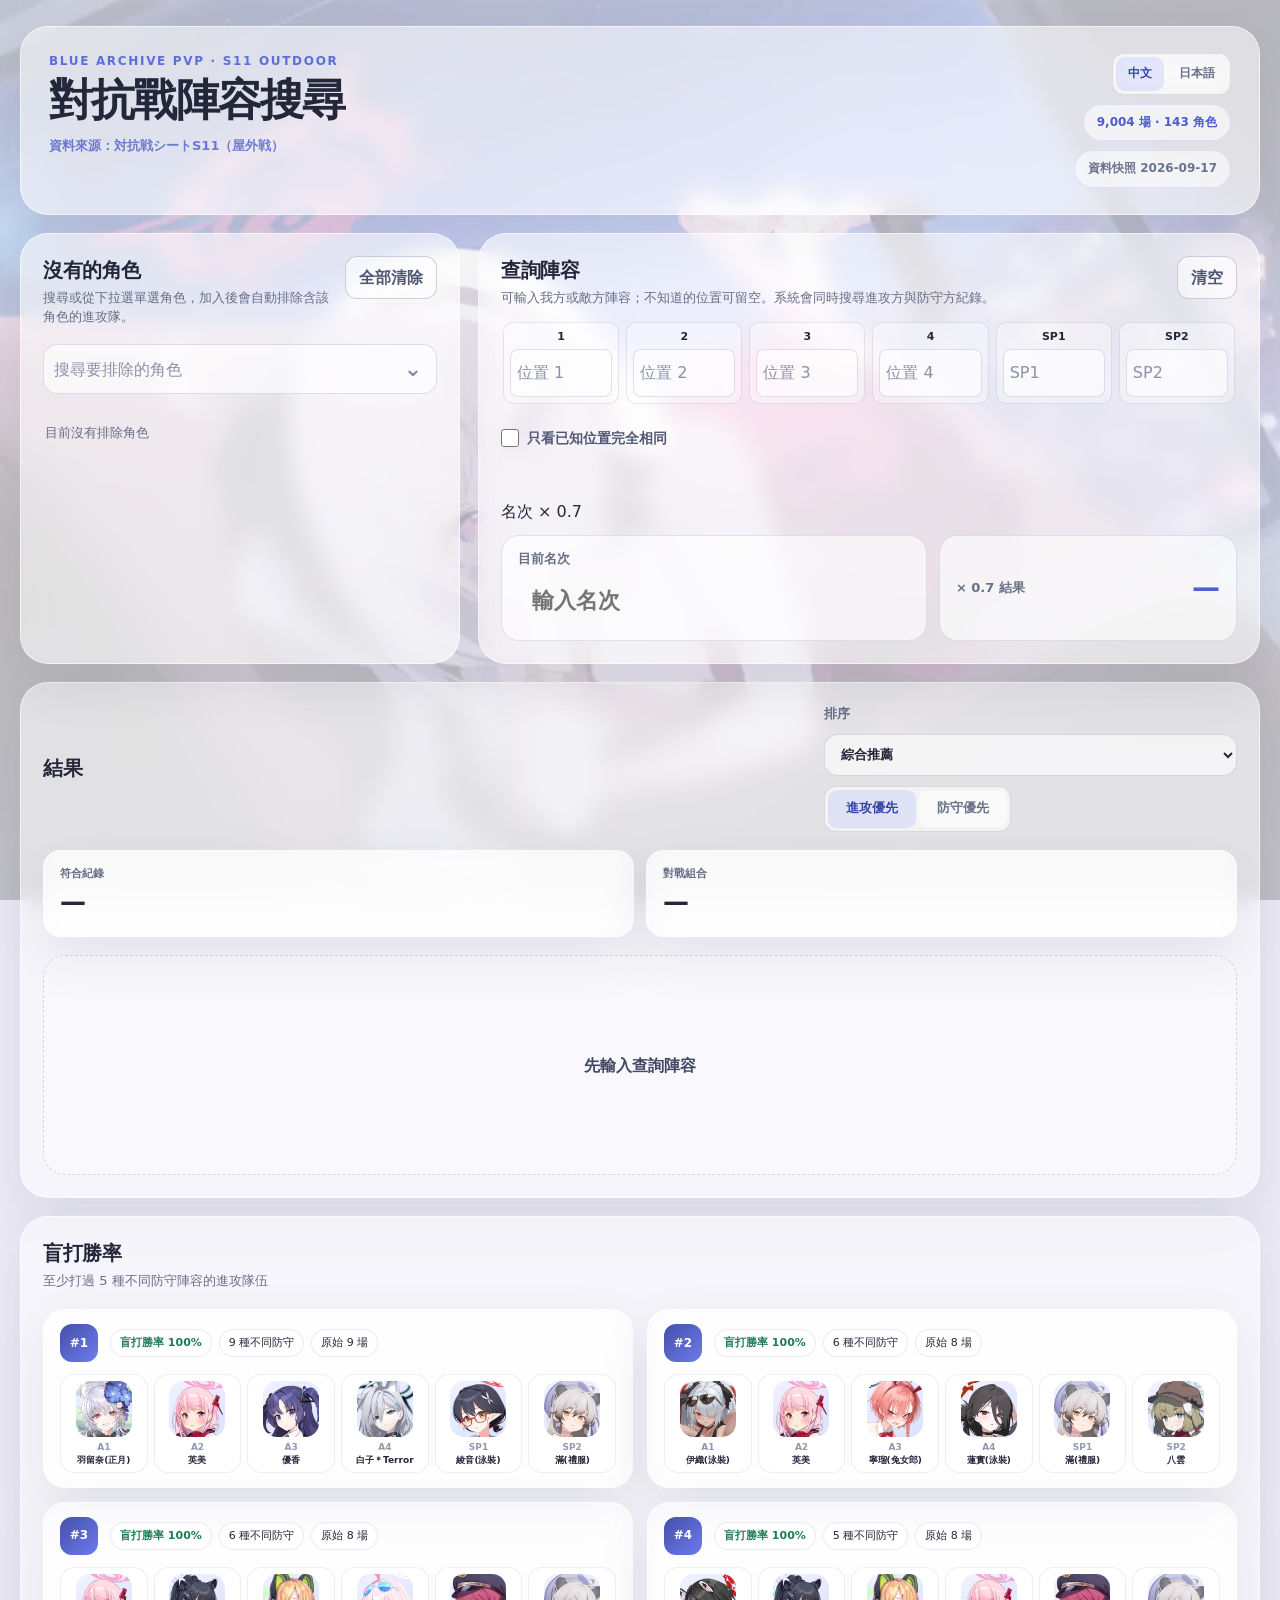
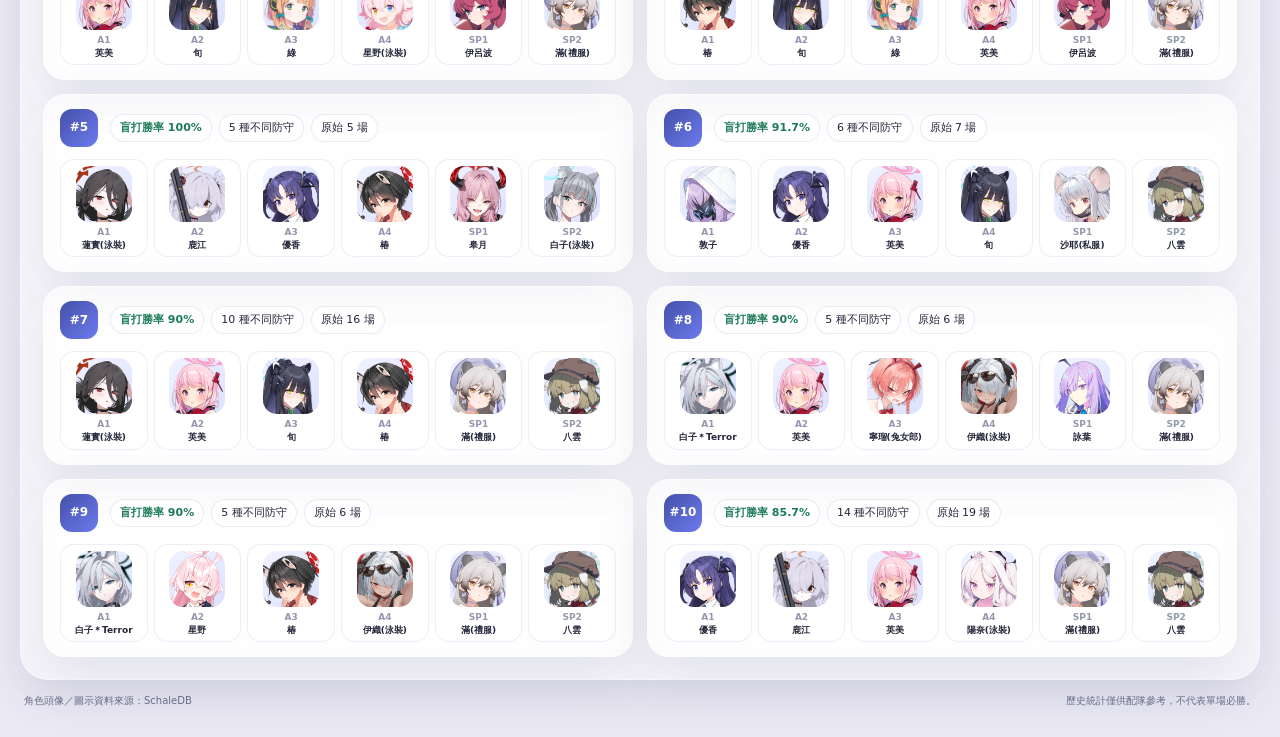
==== commit e495cd86: "Move rank calculator into lineup query panel" ====
--- a/index.html
+++ b/index.html
@@ -11,16 +11,15 @@
   <link rel="stylesheet" href="language-toggle.css?v=20260917-1" />
   <link rel="stylesheet" href="result-highlights.css?v=20260917-2" />
   <link rel="stylesheet" href="visual-tuning.css?v=20260917-3" />
-  <link rel="stylesheet" href="arena-tools.css?v=20260919-2" />
+  <link rel="stylesheet" href="arena-tools.css?v=20260919-3" />
 </head>
 <body>
   <main class="app-shell shell">
     <section class="hero-card"><div><div class="eyebrow">BLUE ARCHIVE PVP · S11 OUTDOOR</div><h1>對抗戰陣容搜尋</h1><a class="data-source-link" href="https://docs.google.com/spreadsheets/d/12KPs3jY6IbdQOeOLc9a1Pgb9oAaiYB4bbUED37Il09U/edit?gid=0#gid=0" target="_blank" rel="noopener noreferrer">資料來源：対抗戦シートS11（屋外戦）</a></div><div class="hero-meta"><div class="language-switch" role="group" aria-label="Language"><button type="button" data-lang-choice="zh-Hant" class="active">中文</button><button type="button" data-lang-choice="ja">日本語</button></div><div class="dataset-pill" id="dataset-pill">讀取資料中</div><div class="version-pill" id="footer-version">資料快照</div></div></section>
     <section class="control-stage"><div class="control-grid">
       <section class="sketch-panel missing-panel"><div class="panel-head"><div><div class="panel-title">沒有的角色</div><div class="panel-help">搜尋或從下拉選單選角色，加入後會自動排除含該角色的進攻隊。</div></div><button class="ghost-btn" id="clear-missing" type="button">全部清除</button></div><div id="missing-picker" class="missing-picker-host"></div><div id="missing-tags" class="avatar-tags" aria-live="polite"></div></section>
-      <section class="sketch-panel defense-panel"><div class="panel-head"><div><div class="panel-title">查詢陣容</div><div class="panel-help">可輸入我方或敵方陣容；不知道的位置可留空。系統會同時搜尋進攻方與防守方紀錄。</div></div><button class="ghost-btn" id="clear-defense" type="button">清空</button></div><div class="enemy-line" id="defense-inputs"><div class="line-slot"><span>1</span><div class="defense-picker-host"></div></div><div class="line-slot"><span>2</span><div class="defense-picker-host"></div></div><div class="line-slot"><span>3</span><div class="defense-picker-host"></div></div><div class="line-slot"><span>4</span><div class="defense-picker-host"></div></div><div class="line-slot sp-slot"><span>SP1</span><div class="defense-picker-host"></div></div><div class="line-slot sp-slot"><span>SP2</span><div class="defense-picker-host"></div></div></div><div class="toggle-strip"><label class="toggle-line"><input id="exact-only" type="checkbox" /><span>只看已知位置完全相同</span></label></div><div class="action-row auto-result-row"><div id="form-message" class="form-message" role="status"></div></div></section>
+      <section class="sketch-panel defense-panel"><div class="panel-head"><div><div class="panel-title">查詢陣容</div><div class="panel-help">可輸入我方或敵方陣容；不知道的位置可留空。系統會同時搜尋進攻方與防守方紀錄。</div></div><button class="ghost-btn" id="clear-defense" type="button">清空</button></div><div class="enemy-line" id="defense-inputs"><div class="line-slot"><span>1</span><div class="defense-picker-host"></div></div><div class="line-slot"><span>2</span><div class="defense-picker-host"></div></div><div class="line-slot"><span>3</span><div class="defense-picker-host"></div></div><div class="line-slot"><span>4</span><div class="defense-picker-host"></div></div><div class="line-slot sp-slot"><span>SP1</span><div class="defense-picker-host"></div></div><div class="line-slot sp-slot"><span>SP2</span><div class="defense-picker-host"></div></div></div><div class="toggle-strip"><label class="toggle-line"><input id="exact-only" type="checkbox" /><span>只看已知位置完全相同</span></label></div><div class="action-row auto-result-row"><div id="form-message" class="form-message" role="status"></div></div><div class="rank-tool rank-tool-inline" id="rank-tool"><div class="rank-tool-head"><div class="rank-inline-title" data-rank-title>名次 × 0.7</div></div><div class="rank-calc"><label class="rank-input-wrap"><span data-rank-label>目前名次</span><input class="rank-input" id="rank-input" type="number" min="1" step="1" inputmode="numeric" placeholder="輸入名次" /></label><div class="rank-output"><span data-rank-output>× 0.7 結果</span><strong id="rank-result">—</strong></div></div></div></section>
     </div></section>
-    <section class="sketch-panel rank-tool" id="rank-tool"><div class="rank-tool-head"><div class="panel-title" data-rank-title>名次 × 0.7</div></div><div class="rank-calc"><label class="rank-input-wrap"><span data-rank-label>目前名次</span><input class="rank-input" id="rank-input" type="number" min="1" step="1" inputmode="numeric" placeholder="輸入名次" /></label><div class="rank-output"><span data-rank-output>× 0.7 結果</span><strong id="rank-result">—</strong></div></div></section>
     <section class="result-stage"><div class="result-stage-head"><div><div class="panel-title">結果</div></div><label class="sort-control">排序<select id="sort-select"><option value="recommended">綜合推薦</option><option value="winrate">勝率</option></select><div class="side-priority" role="group" aria-label="排序方向"><button id="attack-priority" type="button" class="side-priority-btn active">進攻優先</button><button id="defense-priority" type="button" class="side-priority-btn">防守優先</button></div></label></div><div class="summary-grid" id="summary-grid" style="grid-template-columns:repeat(2,minmax(0,1fr))"><article class="stat-card" hidden><span>歷史對戰</span><strong id="stat-total">—</strong></article><article class="stat-card" hidden><span>排除缺角後</span><strong id="stat-eligible">—</strong></article><article class="stat-card"><span>符合紀錄</span><strong id="stat-matched">—</strong></article><article class="stat-card"><span>對戰組合</span><strong id="stat-teams">—</strong></article></div><div id="results" class="results-list"><div class="empty-state"><strong>先輸入查詢陣容</strong></div></div></section>
     <section class="result-stage"><div class="result-stage-head"><div><div class="panel-title">盲打勝率</div><div class="panel-help" id="blind-help">至少打過 5 種不同防守陣容的進攻隊伍</div></div></div><div id="blind-results" class="results-list"></div></section>
     <footer class="page-footer"><span>角色頭像／圖示資料來源：SchaleDB</span><span>歷史統計僅供配隊參考，不代表單場必勝。</span></footer>
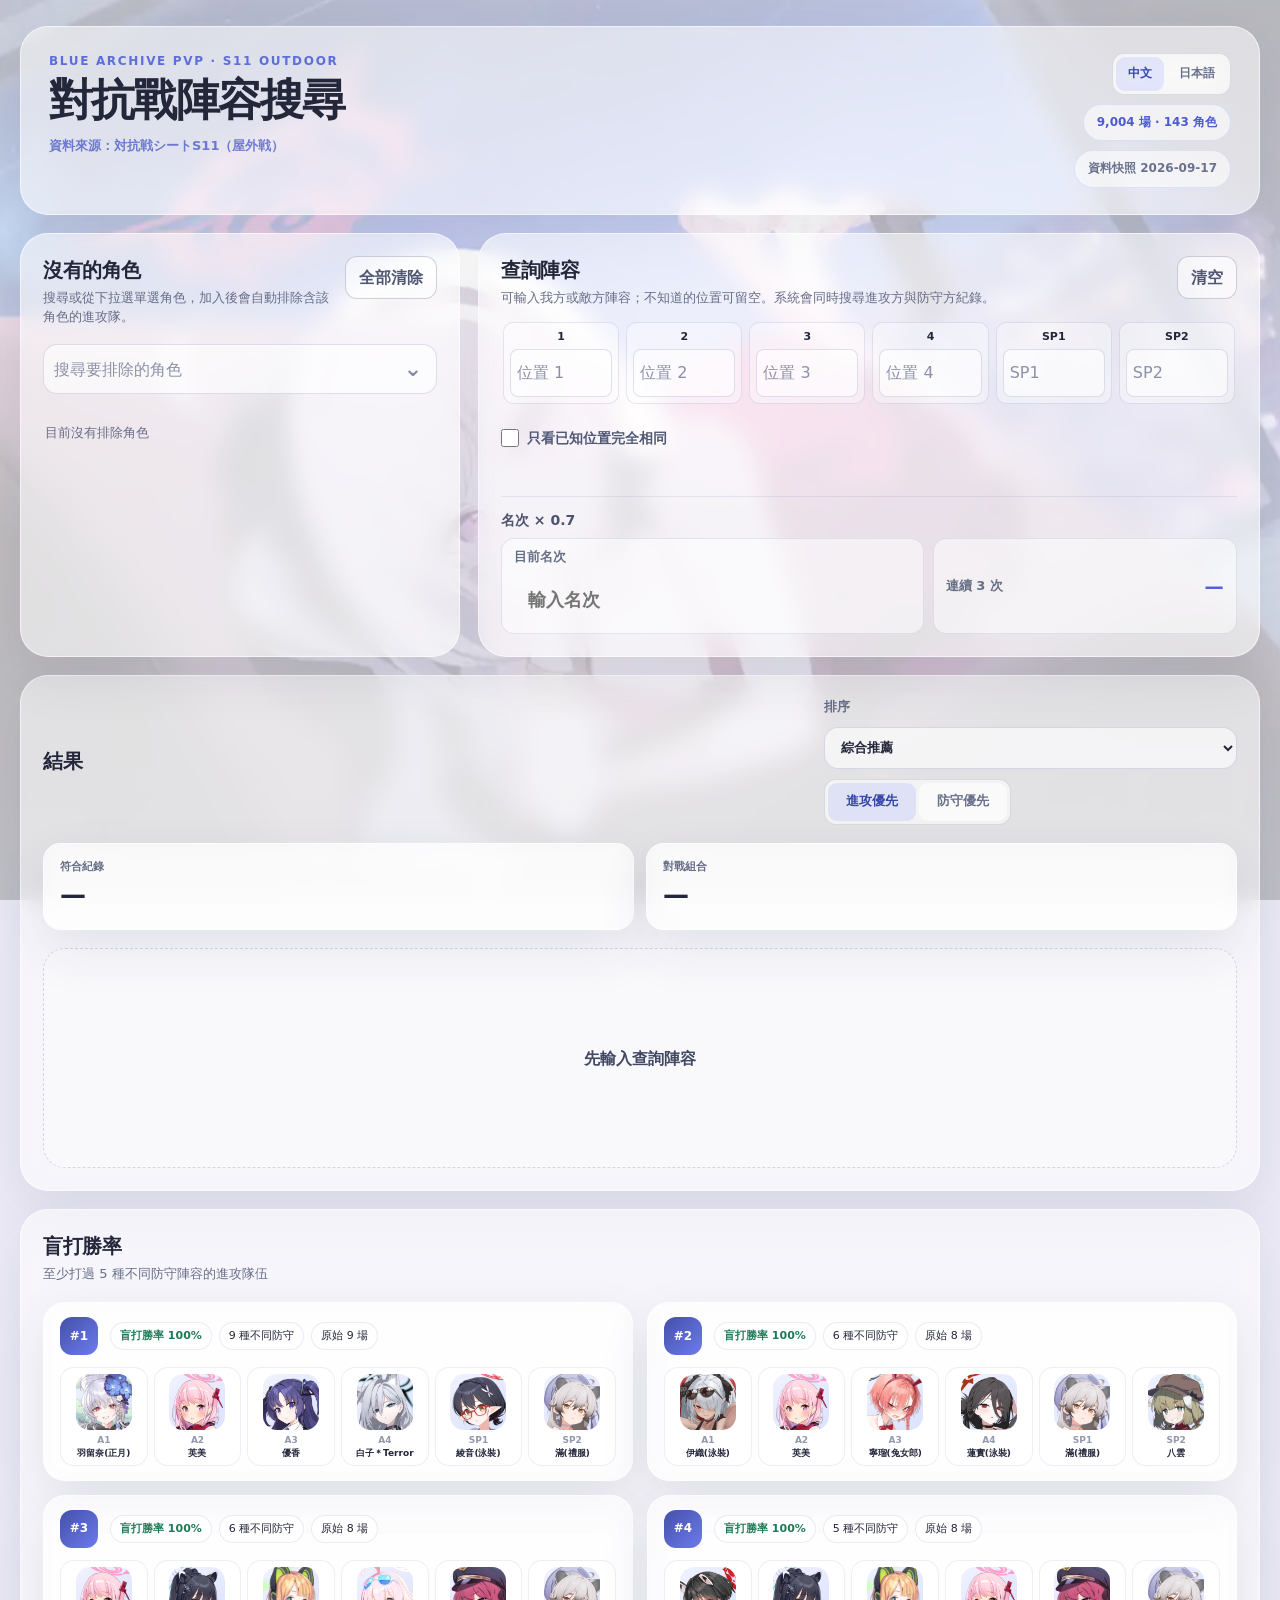
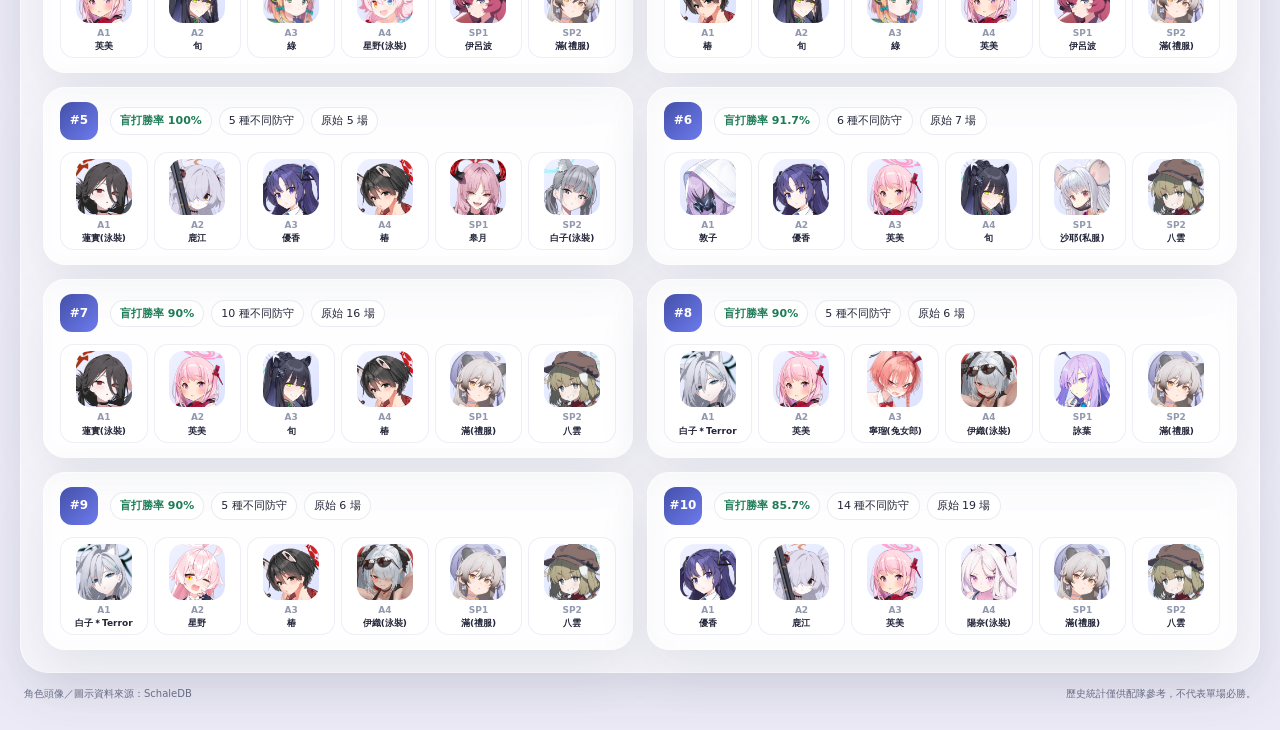
==== commit 4fd3e31f: "Refresh consecutive rank calculator assets" ====
--- a/index.html
+++ b/index.html
@@ -11,7 +11,7 @@
   <link rel="stylesheet" href="language-toggle.css?v=20260917-1" />
   <link rel="stylesheet" href="result-highlights.css?v=20260917-2" />
   <link rel="stylesheet" href="visual-tuning.css?v=20260917-3" />
-  <link rel="stylesheet" href="arena-tools.css?v=20260919-3" />
+  <link rel="stylesheet" href="arena-tools.css?v=20260919-4" />
 </head>
 <body>
   <main class="app-shell shell">
@@ -25,6 +25,6 @@
     <footer class="page-footer"><span>角色頭像／圖示資料來源：SchaleDB</span><span>歷史統計僅供配隊參考，不代表單場必勝。</span></footer>
   </main>
   <template id="result-template"><article class="result-card"><div class="result-row-head"><div class="rank-badge"></div><div class="result-summary"><div class="match-badges"></div><div class="metrics-inline"></div></div><button type="button" class="copy-btn">複製隊伍</button></div><div class="attack-lineup-wrap"><div class="line-caption">推薦進攻隊</div><div class="team-slots"></div></div><div class="result-foot"></div></article></template>
-  <script src="data.js"></script><script src="avatar-map.js"></script><script src="student-meta.js"></script><script src="app.js?v=20260919-1"></script><script src="blind-ranking.js?v=20260919-1"></script><script src="short-message.js?v=20260917-1"></script><script src="language-toggle.js?v=20260917-2"></script><script src="source-link-i18n.js?v=20260917-1"></script><script src="blind-help-i18n.js?v=20260917-1"></script><script src="result-highlights.js?v=20260917-3"></script><script src="avatar-repair.js?v=20260917-2"></script><script src="arena-tools.js?v=20260919-2"></script>
+  <script src="data.js"></script><script src="avatar-map.js"></script><script src="student-meta.js"></script><script src="app.js?v=20260919-1"></script><script src="blind-ranking.js?v=20260919-1"></script><script src="short-message.js?v=20260917-1"></script><script src="language-toggle.js?v=20260917-2"></script><script src="source-link-i18n.js?v=20260917-1"></script><script src="blind-help-i18n.js?v=20260917-1"></script><script src="result-highlights.js?v=20260917-3"></script><script src="avatar-repair.js?v=20260917-2"></script><script src="arena-tools.js?v=20260919-4"></script>
 </body>
 </html>
--- a/arena-tools.css
+++ b/arena-tools.css
@@ -1,26 +1,35 @@
 /* Rank calculator + student metadata tooltip */
 .rank-tool {
-  margin-top: 18px;
+  margin-top: 14px;
+}
+.rank-tool-inline {
+  padding-top: 13px;
+  border-top: 1px solid rgba(110,120,170,.14);
 }
 .rank-tool-head {
   display: flex;
   align-items: center;
   justify-content: space-between;
-  gap: 14px;
-  margin-bottom: 12px;
+  gap: 10px;
+  margin-bottom: 8px;
+}
+.rank-inline-title {
+  color: #4d536d;
+  font-size: 14px;
+  font-weight: 900;
 }
 .rank-calc {
   display: grid;
-  grid-template-columns: minmax(180px, 1fr) minmax(180px, .7fr);
-  gap: 12px;
+  grid-template-columns: minmax(180px, 1fr) minmax(160px, .72fr);
+  gap: 9px;
   align-items: stretch;
 }
 .rank-input-wrap,
 .rank-output {
-  background: rgba(255,255,255,.62);
-  border: 1px solid rgba(148,163,184,.28);
-  border-radius: 18px;
-  padding: 14px 16px;
+  background: rgba(255,255,255,.50);
+  border: 1px solid rgba(148,163,184,.24);
+  border-radius: 13px;
+  padding: 9px 12px;
 }
 .rank-input-wrap {
   display: grid;
@@ -39,7 +48,7 @@
   background: transparent;
   color: #20243a;
   font: inherit;
-  font-size: 22px;
+  font-size: 18px;
   font-weight: 800;
 }
 .rank-output {
@@ -50,8 +59,10 @@
 }
 .rank-output strong {
   color: #4f61d8;
-  font-size: 28px;
-  line-height: 1;
+  font-size: clamp(17px, 1.5vw, 22px);
+  line-height: 1.2;
+  white-space: nowrap;
+  letter-spacing: .01em;
 }
 
 .student-tooltip {
@@ -136,6 +147,12 @@
 }
 
 @media (max-width: 700px) {
+  .rank-tool-inline { margin-top: 10px; padding-top: 10px; }
+  .rank-calc { grid-template-columns: 1fr 1fr; gap: 6px; }
+  .rank-input-wrap, .rank-output { padding: 8px 9px; }
+  .rank-input { font-size: 16px; height: 38px; padding: 0; }
+  .rank-output strong { font-size: 20px; }
+}
+@media (max-width: 420px) {
   .rank-calc { grid-template-columns: 1fr; }
-  .rank-output strong { font-size: 24px; }
 }
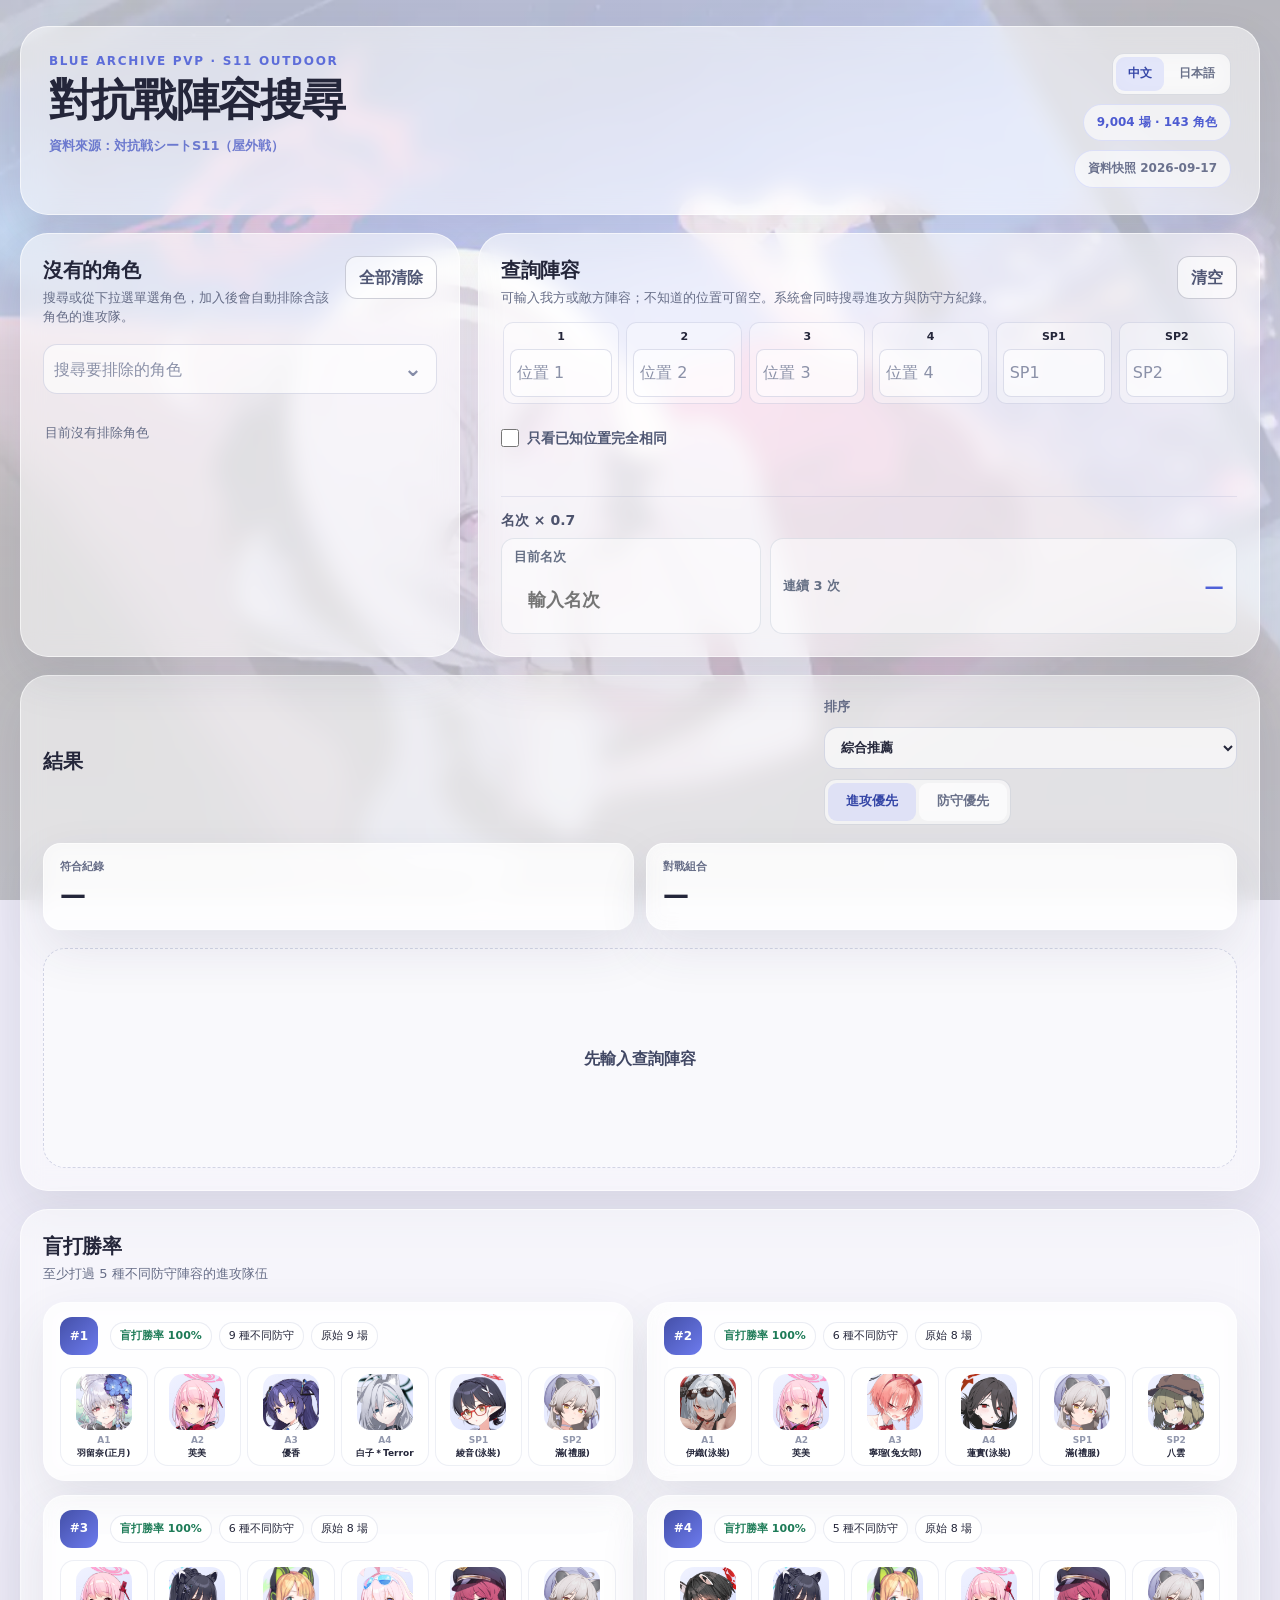
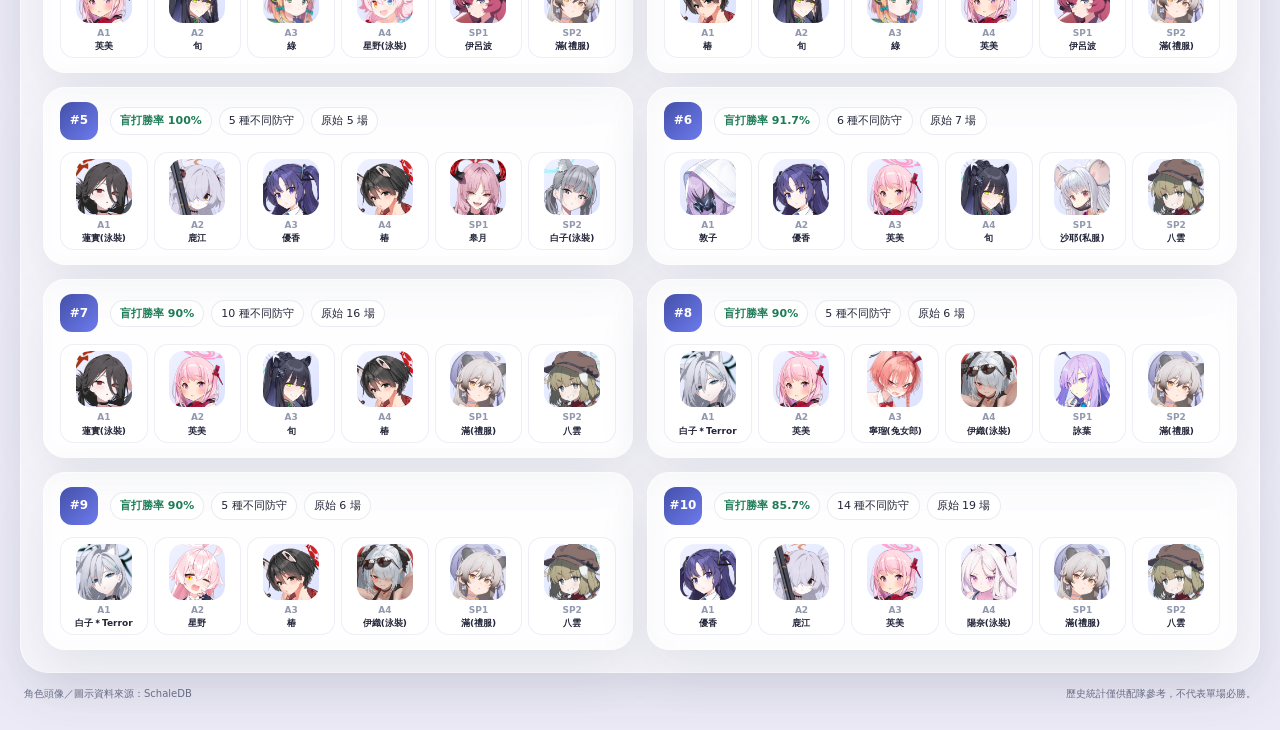
==== commit 8eb55c1f: "Refresh compact rank calculator layout" ====
--- a/index.html
+++ b/index.html
@@ -11,7 +11,7 @@
   <link rel="stylesheet" href="language-toggle.css?v=20260917-1" />
   <link rel="stylesheet" href="result-highlights.css?v=20260917-2" />
   <link rel="stylesheet" href="visual-tuning.css?v=20260917-3" />
-  <link rel="stylesheet" href="arena-tools.css?v=20260919-4" />
+  <link rel="stylesheet" href="arena-tools.css?v=20260919-5" />
 </head>
 <body>
   <main class="app-shell shell">
--- a/arena-tools.css
+++ b/arena-tools.css
@@ -20,7 +20,7 @@
 }
 .rank-calc {
   display: grid;
-  grid-template-columns: minmax(180px, 1fr) minmax(160px, .72fr);
+  grid-template-columns: 260px minmax(0, 1fr);
   gap: 9px;
   align-items: stretch;
 }
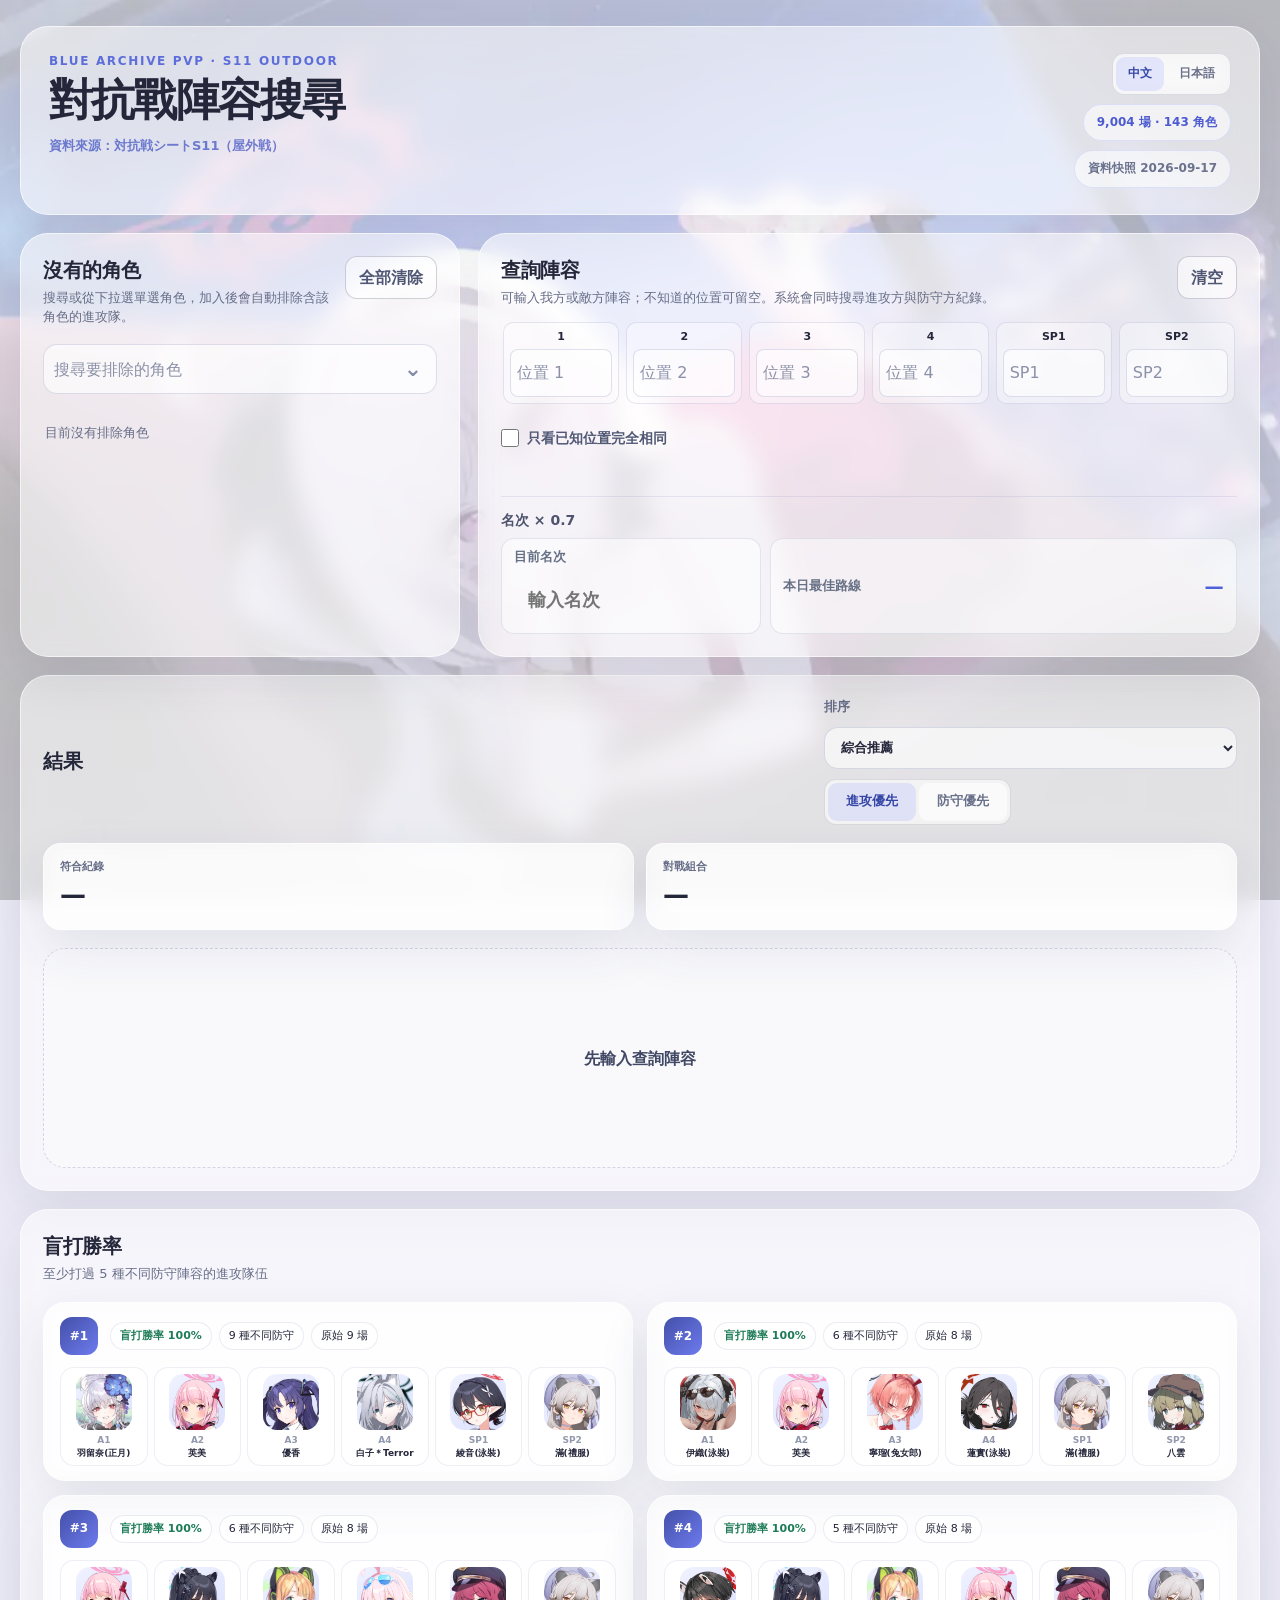
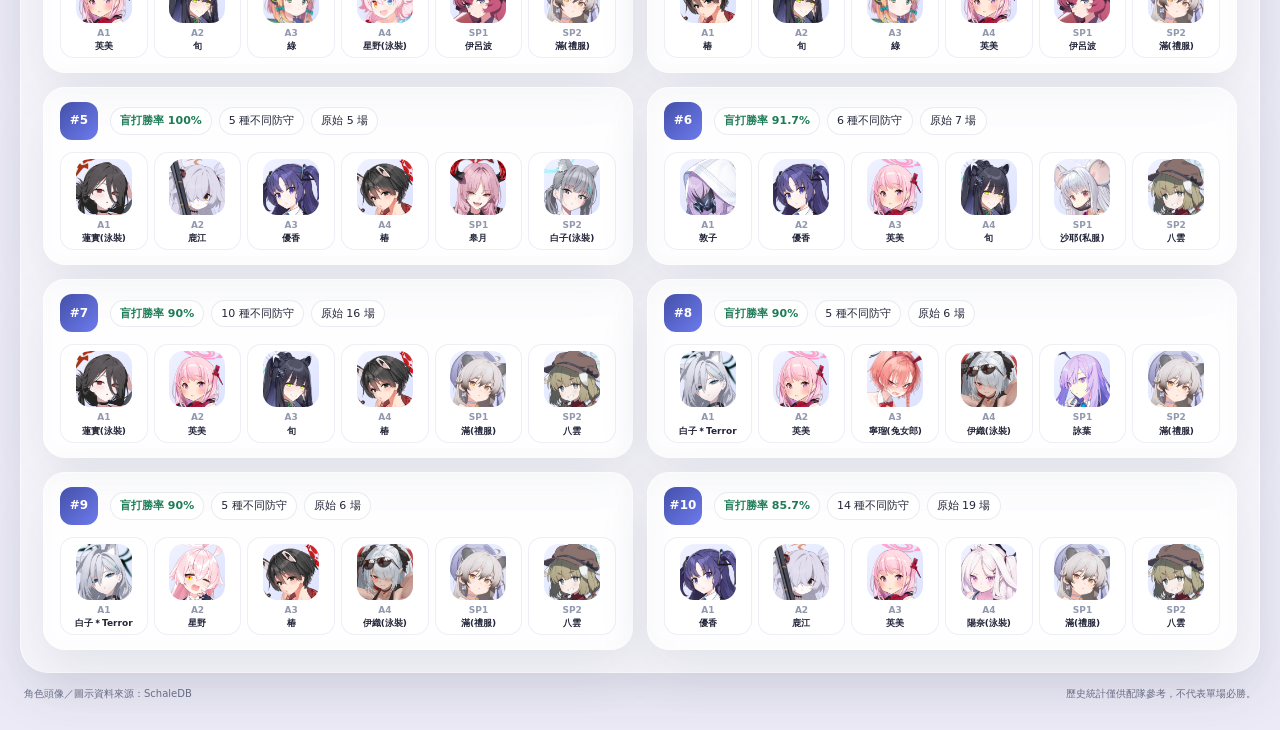
==== commit eacabd8f: "Refresh best daily rank route logic" ====
--- a/index.html
+++ b/index.html
@@ -25,6 +25,6 @@
     <footer class="page-footer"><span>角色頭像／圖示資料來源：SchaleDB</span><span>歷史統計僅供配隊參考，不代表單場必勝。</span></footer>
   </main>
   <template id="result-template"><article class="result-card"><div class="result-row-head"><div class="rank-badge"></div><div class="result-summary"><div class="match-badges"></div><div class="metrics-inline"></div></div><button type="button" class="copy-btn">複製隊伍</button></div><div class="attack-lineup-wrap"><div class="line-caption">推薦進攻隊</div><div class="team-slots"></div></div><div class="result-foot"></div></article></template>
-  <script src="data.js"></script><script src="avatar-map.js"></script><script src="student-meta.js"></script><script src="app.js?v=20260919-1"></script><script src="blind-ranking.js?v=20260919-1"></script><script src="short-message.js?v=20260917-1"></script><script src="language-toggle.js?v=20260917-2"></script><script src="source-link-i18n.js?v=20260917-1"></script><script src="blind-help-i18n.js?v=20260917-1"></script><script src="result-highlights.js?v=20260917-3"></script><script src="avatar-repair.js?v=20260917-2"></script><script src="arena-tools.js?v=20260919-4"></script>
+  <script src="data.js"></script><script src="avatar-map.js"></script><script src="student-meta.js"></script><script src="app.js?v=20260919-1"></script><script src="blind-ranking.js?v=20260919-1"></script><script src="short-message.js?v=20260917-1"></script><script src="language-toggle.js?v=20260917-2"></script><script src="source-link-i18n.js?v=20260917-1"></script><script src="blind-help-i18n.js?v=20260917-1"></script><script src="result-highlights.js?v=20260917-3"></script><script src="avatar-repair.js?v=20260917-2"></script><script src="arena-tools.js?v=20260919-5"></script>
 </body>
 </html>
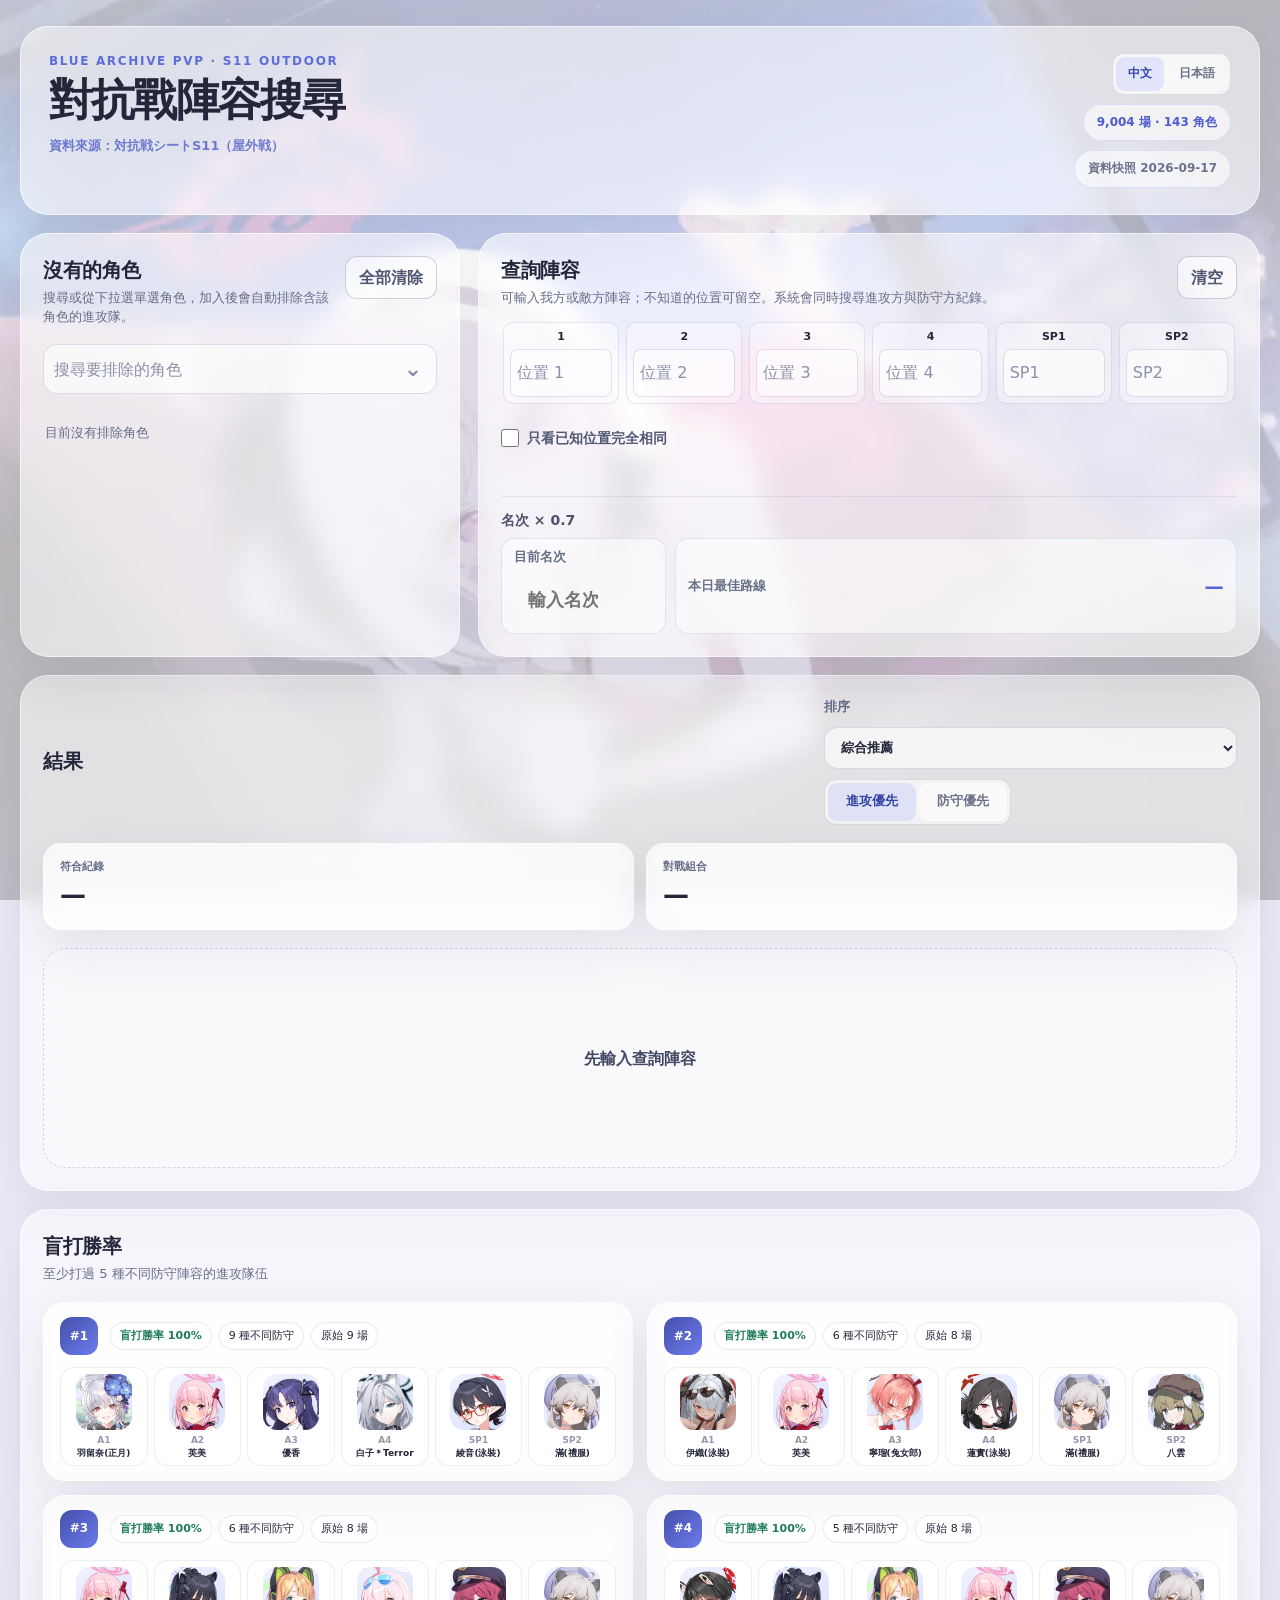
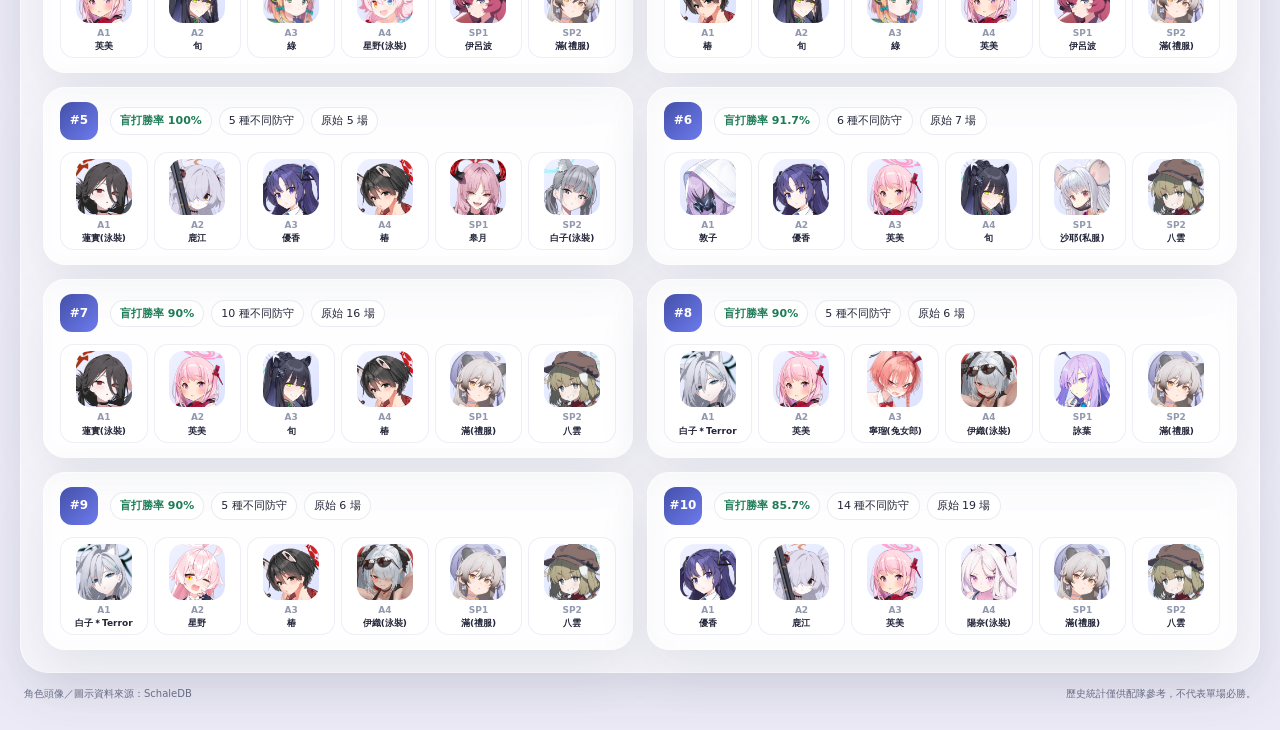
==== commit eb164a3a: "Set rank input bounds and refresh assets" ====
--- a/index.html
+++ b/index.html
@@ -11,20 +11,20 @@
   <link rel="stylesheet" href="language-toggle.css?v=20260917-1" />
   <link rel="stylesheet" href="result-highlights.css?v=20260917-2" />
   <link rel="stylesheet" href="visual-tuning.css?v=20260917-3" />
-  <link rel="stylesheet" href="arena-tools.css?v=20260919-5" />
+  <link rel="stylesheet" href="arena-tools.css?v=20260919-6" />
 </head>
 <body>
   <main class="app-shell shell">
     <section class="hero-card"><div><div class="eyebrow">BLUE ARCHIVE PVP · S11 OUTDOOR</div><h1>對抗戰陣容搜尋</h1><a class="data-source-link" href="https://docs.google.com/spreadsheets/d/12KPs3jY6IbdQOeOLc9a1Pgb9oAaiYB4bbUED37Il09U/edit?gid=0#gid=0" target="_blank" rel="noopener noreferrer">資料來源：対抗戦シートS11（屋外戦）</a></div><div class="hero-meta"><div class="language-switch" role="group" aria-label="Language"><button type="button" data-lang-choice="zh-Hant" class="active">中文</button><button type="button" data-lang-choice="ja">日本語</button></div><div class="dataset-pill" id="dataset-pill">讀取資料中</div><div class="version-pill" id="footer-version">資料快照</div></div></section>
     <section class="control-stage"><div class="control-grid">
       <section class="sketch-panel missing-panel"><div class="panel-head"><div><div class="panel-title">沒有的角色</div><div class="panel-help">搜尋或從下拉選單選角色，加入後會自動排除含該角色的進攻隊。</div></div><button class="ghost-btn" id="clear-missing" type="button">全部清除</button></div><div id="missing-picker" class="missing-picker-host"></div><div id="missing-tags" class="avatar-tags" aria-live="polite"></div></section>
-      <section class="sketch-panel defense-panel"><div class="panel-head"><div><div class="panel-title">查詢陣容</div><div class="panel-help">可輸入我方或敵方陣容；不知道的位置可留空。系統會同時搜尋進攻方與防守方紀錄。</div></div><button class="ghost-btn" id="clear-defense" type="button">清空</button></div><div class="enemy-line" id="defense-inputs"><div class="line-slot"><span>1</span><div class="defense-picker-host"></div></div><div class="line-slot"><span>2</span><div class="defense-picker-host"></div></div><div class="line-slot"><span>3</span><div class="defense-picker-host"></div></div><div class="line-slot"><span>4</span><div class="defense-picker-host"></div></div><div class="line-slot sp-slot"><span>SP1</span><div class="defense-picker-host"></div></div><div class="line-slot sp-slot"><span>SP2</span><div class="defense-picker-host"></div></div></div><div class="toggle-strip"><label class="toggle-line"><input id="exact-only" type="checkbox" /><span>只看已知位置完全相同</span></label></div><div class="action-row auto-result-row"><div id="form-message" class="form-message" role="status"></div></div><div class="rank-tool rank-tool-inline" id="rank-tool"><div class="rank-tool-head"><div class="rank-inline-title" data-rank-title>名次 × 0.7</div></div><div class="rank-calc"><label class="rank-input-wrap"><span data-rank-label>目前名次</span><input class="rank-input" id="rank-input" type="number" min="1" step="1" inputmode="numeric" placeholder="輸入名次" /></label><div class="rank-output"><span data-rank-output>× 0.7 結果</span><strong id="rank-result">—</strong></div></div></div></section>
+      <section class="sketch-panel defense-panel"><div class="panel-head"><div><div class="panel-title">查詢陣容</div><div class="panel-help">可輸入我方或敵方陣容；不知道的位置可留空。系統會同時搜尋進攻方與防守方紀錄。</div></div><button class="ghost-btn" id="clear-defense" type="button">清空</button></div><div class="enemy-line" id="defense-inputs"><div class="line-slot"><span>1</span><div class="defense-picker-host"></div></div><div class="line-slot"><span>2</span><div class="defense-picker-host"></div></div><div class="line-slot"><span>3</span><div class="defense-picker-host"></div></div><div class="line-slot"><span>4</span><div class="defense-picker-host"></div></div><div class="line-slot sp-slot"><span>SP1</span><div class="defense-picker-host"></div></div><div class="line-slot sp-slot"><span>SP2</span><div class="defense-picker-host"></div></div></div><div class="toggle-strip"><label class="toggle-line"><input id="exact-only" type="checkbox" /><span>只看已知位置完全相同</span></label></div><div class="action-row auto-result-row"><div id="form-message" class="form-message" role="status"></div></div><div class="rank-tool rank-tool-inline" id="rank-tool"><div class="rank-tool-head"><div class="rank-inline-title" data-rank-title>名次 × 0.7</div></div><div class="rank-calc"><label class="rank-input-wrap"><span data-rank-label>目前名次</span><input class="rank-input" id="rank-input" type="number" min="1" max="15001" step="1" inputmode="numeric" placeholder="輸入名次" /></label><div class="rank-output"><span data-rank-output>× 0.7 結果</span><strong id="rank-result">—</strong></div></div></div></section>
     </div></section>
     <section class="result-stage"><div class="result-stage-head"><div><div class="panel-title">結果</div></div><label class="sort-control">排序<select id="sort-select"><option value="recommended">綜合推薦</option><option value="winrate">勝率</option></select><div class="side-priority" role="group" aria-label="排序方向"><button id="attack-priority" type="button" class="side-priority-btn active">進攻優先</button><button id="defense-priority" type="button" class="side-priority-btn">防守優先</button></div></label></div><div class="summary-grid" id="summary-grid" style="grid-template-columns:repeat(2,minmax(0,1fr))"><article class="stat-card" hidden><span>歷史對戰</span><strong id="stat-total">—</strong></article><article class="stat-card" hidden><span>排除缺角後</span><strong id="stat-eligible">—</strong></article><article class="stat-card"><span>符合紀錄</span><strong id="stat-matched">—</strong></article><article class="stat-card"><span>對戰組合</span><strong id="stat-teams">—</strong></article></div><div id="results" class="results-list"><div class="empty-state"><strong>先輸入查詢陣容</strong></div></div></section>
     <section class="result-stage"><div class="result-stage-head"><div><div class="panel-title">盲打勝率</div><div class="panel-help" id="blind-help">至少打過 5 種不同防守陣容的進攻隊伍</div></div></div><div id="blind-results" class="results-list"></div></section>
     <footer class="page-footer"><span>角色頭像／圖示資料來源：SchaleDB</span><span>歷史統計僅供配隊參考，不代表單場必勝。</span></footer>
   </main>
   <template id="result-template"><article class="result-card"><div class="result-row-head"><div class="rank-badge"></div><div class="result-summary"><div class="match-badges"></div><div class="metrics-inline"></div></div><button type="button" class="copy-btn">複製隊伍</button></div><div class="attack-lineup-wrap"><div class="line-caption">推薦進攻隊</div><div class="team-slots"></div></div><div class="result-foot"></div></article></template>
-  <script src="data.js"></script><script src="avatar-map.js"></script><script src="student-meta.js"></script><script src="app.js?v=20260919-1"></script><script src="blind-ranking.js?v=20260919-1"></script><script src="short-message.js?v=20260917-1"></script><script src="language-toggle.js?v=20260917-2"></script><script src="source-link-i18n.js?v=20260917-1"></script><script src="blind-help-i18n.js?v=20260917-1"></script><script src="result-highlights.js?v=20260917-3"></script><script src="avatar-repair.js?v=20260917-2"></script><script src="arena-tools.js?v=20260919-5"></script>
+  <script src="data.js"></script><script src="avatar-map.js"></script><script src="student-meta.js"></script><script src="app.js?v=20260919-1"></script><script src="blind-ranking.js?v=20260919-1"></script><script src="short-message.js?v=20260917-1"></script><script src="language-toggle.js?v=20260917-2"></script><script src="source-link-i18n.js?v=20260917-1"></script><script src="blind-help-i18n.js?v=20260917-1"></script><script src="result-highlights.js?v=20260917-3"></script><script src="avatar-repair.js?v=20260917-2"></script><script src="arena-tools.js?v=20260919-6"></script>
 </body>
 </html>
--- a/arena-tools.css
+++ b/arena-tools.css
@@ -20,7 +20,7 @@
 }
 .rank-calc {
   display: grid;
-  grid-template-columns: 260px minmax(0, 1fr);
+  grid-template-columns: 165px minmax(0, 1fr);
   gap: 9px;
   align-items: stretch;
 }
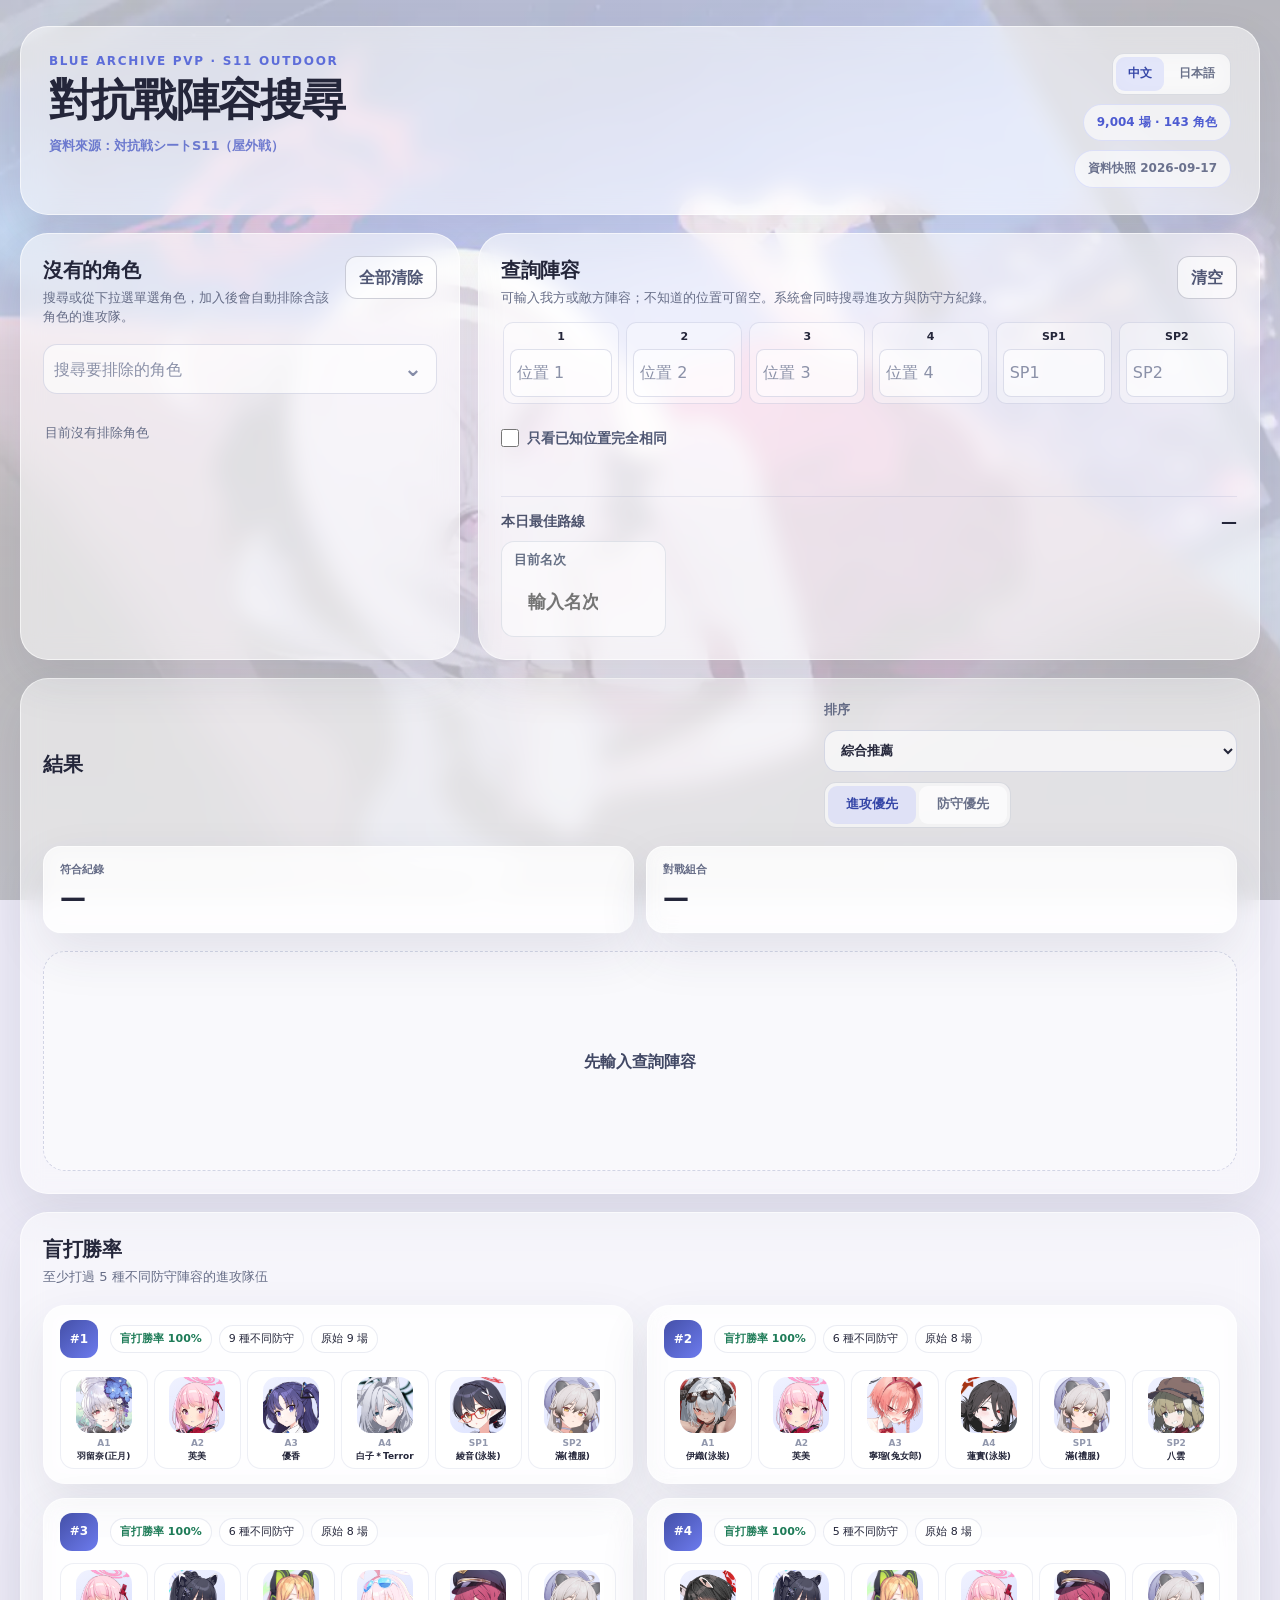
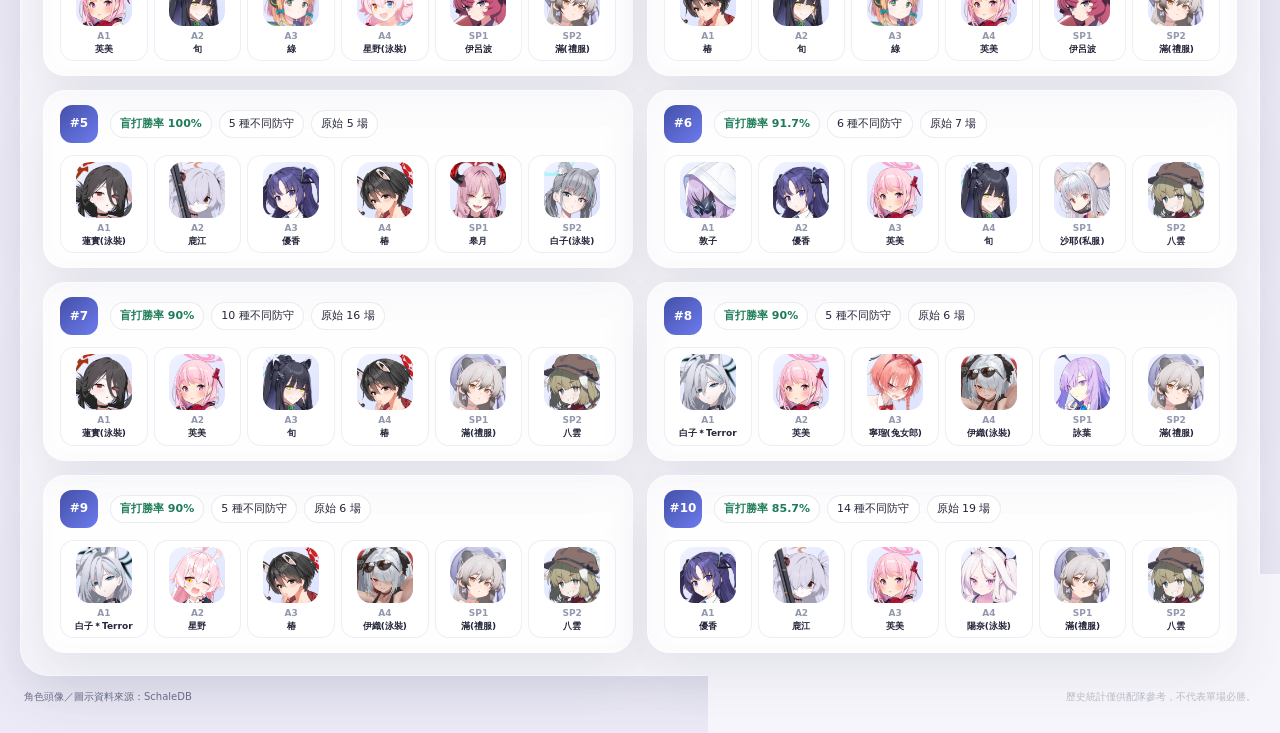
==== commit 50760bfb: "Move daily route result beside heading" ====
--- a/index.html
+++ b/index.html
@@ -11,20 +11,20 @@
   <link rel="stylesheet" href="language-toggle.css?v=20260917-1" />
   <link rel="stylesheet" href="result-highlights.css?v=20260917-2" />
   <link rel="stylesheet" href="visual-tuning.css?v=20260917-3" />
-  <link rel="stylesheet" href="arena-tools.css?v=20260919-6" />
+  <link rel="stylesheet" href="arena-tools.css?v=20260919-7" />
 </head>
 <body>
   <main class="app-shell shell">
     <section class="hero-card"><div><div class="eyebrow">BLUE ARCHIVE PVP · S11 OUTDOOR</div><h1>對抗戰陣容搜尋</h1><a class="data-source-link" href="https://docs.google.com/spreadsheets/d/12KPs3jY6IbdQOeOLc9a1Pgb9oAaiYB4bbUED37Il09U/edit?gid=0#gid=0" target="_blank" rel="noopener noreferrer">資料來源：対抗戦シートS11（屋外戦）</a></div><div class="hero-meta"><div class="language-switch" role="group" aria-label="Language"><button type="button" data-lang-choice="zh-Hant" class="active">中文</button><button type="button" data-lang-choice="ja">日本語</button></div><div class="dataset-pill" id="dataset-pill">讀取資料中</div><div class="version-pill" id="footer-version">資料快照</div></div></section>
     <section class="control-stage"><div class="control-grid">
       <section class="sketch-panel missing-panel"><div class="panel-head"><div><div class="panel-title">沒有的角色</div><div class="panel-help">搜尋或從下拉選單選角色，加入後會自動排除含該角色的進攻隊。</div></div><button class="ghost-btn" id="clear-missing" type="button">全部清除</button></div><div id="missing-picker" class="missing-picker-host"></div><div id="missing-tags" class="avatar-tags" aria-live="polite"></div></section>
-      <section class="sketch-panel defense-panel"><div class="panel-head"><div><div class="panel-title">查詢陣容</div><div class="panel-help">可輸入我方或敵方陣容；不知道的位置可留空。系統會同時搜尋進攻方與防守方紀錄。</div></div><button class="ghost-btn" id="clear-defense" type="button">清空</button></div><div class="enemy-line" id="defense-inputs"><div class="line-slot"><span>1</span><div class="defense-picker-host"></div></div><div class="line-slot"><span>2</span><div class="defense-picker-host"></div></div><div class="line-slot"><span>3</span><div class="defense-picker-host"></div></div><div class="line-slot"><span>4</span><div class="defense-picker-host"></div></div><div class="line-slot sp-slot"><span>SP1</span><div class="defense-picker-host"></div></div><div class="line-slot sp-slot"><span>SP2</span><div class="defense-picker-host"></div></div></div><div class="toggle-strip"><label class="toggle-line"><input id="exact-only" type="checkbox" /><span>只看已知位置完全相同</span></label></div><div class="action-row auto-result-row"><div id="form-message" class="form-message" role="status"></div></div><div class="rank-tool rank-tool-inline" id="rank-tool"><div class="rank-tool-head"><div class="rank-inline-title" data-rank-title>名次 × 0.7</div></div><div class="rank-calc"><label class="rank-input-wrap"><span data-rank-label>目前名次</span><input class="rank-input" id="rank-input" type="number" min="1" max="15001" step="1" inputmode="numeric" placeholder="輸入名次" /></label><div class="rank-output"><span data-rank-output>× 0.7 結果</span><strong id="rank-result">—</strong></div></div></div></section>
+      <section class="sketch-panel defense-panel"><div class="panel-head"><div><div class="panel-title">查詢陣容</div><div class="panel-help">可輸入我方或敵方陣容；不知道的位置可留空。系統會同時搜尋進攻方與防守方紀錄。</div></div><button class="ghost-btn" id="clear-defense" type="button">清空</button></div><div class="enemy-line" id="defense-inputs"><div class="line-slot"><span>1</span><div class="defense-picker-host"></div></div><div class="line-slot"><span>2</span><div class="defense-picker-host"></div></div><div class="line-slot"><span>3</span><div class="defense-picker-host"></div></div><div class="line-slot"><span>4</span><div class="defense-picker-host"></div></div><div class="line-slot sp-slot"><span>SP1</span><div class="defense-picker-host"></div></div><div class="line-slot sp-slot"><span>SP2</span><div class="defense-picker-host"></div></div></div><div class="toggle-strip"><label class="toggle-line"><input id="exact-only" type="checkbox" /><span>只看已知位置完全相同</span></label></div><div class="action-row auto-result-row"><div id="form-message" class="form-message" role="status"></div></div><div class="rank-tool rank-tool-inline" id="rank-tool"><div class="rank-tool-head"><div class="rank-inline-title" data-rank-title>本日最佳路線</div><strong class="rank-route-result" id="rank-result">—</strong></div><div class="rank-calc"><label class="rank-input-wrap"><span data-rank-label>目前名次</span><input class="rank-input" id="rank-input" type="number" min="1" max="15001" step="1" inputmode="numeric" placeholder="輸入名次" /></label></div></div></section>
     </div></section>
     <section class="result-stage"><div class="result-stage-head"><div><div class="panel-title">結果</div></div><label class="sort-control">排序<select id="sort-select"><option value="recommended">綜合推薦</option><option value="winrate">勝率</option></select><div class="side-priority" role="group" aria-label="排序方向"><button id="attack-priority" type="button" class="side-priority-btn active">進攻優先</button><button id="defense-priority" type="button" class="side-priority-btn">防守優先</button></div></label></div><div class="summary-grid" id="summary-grid" style="grid-template-columns:repeat(2,minmax(0,1fr))"><article class="stat-card" hidden><span>歷史對戰</span><strong id="stat-total">—</strong></article><article class="stat-card" hidden><span>排除缺角後</span><strong id="stat-eligible">—</strong></article><article class="stat-card"><span>符合紀錄</span><strong id="stat-matched">—</strong></article><article class="stat-card"><span>對戰組合</span><strong id="stat-teams">—</strong></article></div><div id="results" class="results-list"><div class="empty-state"><strong>先輸入查詢陣容</strong></div></div></section>
     <section class="result-stage"><div class="result-stage-head"><div><div class="panel-title">盲打勝率</div><div class="panel-help" id="blind-help">至少打過 5 種不同防守陣容的進攻隊伍</div></div></div><div id="blind-results" class="results-list"></div></section>
     <footer class="page-footer"><span>角色頭像／圖示資料來源：SchaleDB</span><span>歷史統計僅供配隊參考，不代表單場必勝。</span></footer>
   </main>
   <template id="result-template"><article class="result-card"><div class="result-row-head"><div class="rank-badge"></div><div class="result-summary"><div class="match-badges"></div><div class="metrics-inline"></div></div><button type="button" class="copy-btn">複製隊伍</button></div><div class="attack-lineup-wrap"><div class="line-caption">推薦進攻隊</div><div class="team-slots"></div></div><div class="result-foot"></div></article></template>
-  <script src="data.js"></script><script src="avatar-map.js"></script><script src="student-meta.js"></script><script src="app.js?v=20260919-1"></script><script src="blind-ranking.js?v=20260919-1"></script><script src="short-message.js?v=20260917-1"></script><script src="language-toggle.js?v=20260917-2"></script><script src="source-link-i18n.js?v=20260917-1"></script><script src="blind-help-i18n.js?v=20260917-1"></script><script src="result-highlights.js?v=20260917-3"></script><script src="avatar-repair.js?v=20260917-2"></script><script src="arena-tools.js?v=20260919-6"></script>
+  <script src="data.js"></script><script src="avatar-map.js"></script><script src="student-meta.js"></script><script src="app.js?v=20260919-1"></script><script src="blind-ranking.js?v=20260919-1"></script><script src="short-message.js?v=20260917-1"></script><script src="language-toggle.js?v=20260917-2"></script><script src="source-link-i18n.js?v=20260917-1"></script><script src="blind-help-i18n.js?v=20260917-1"></script><script src="result-highlights.js?v=20260917-3"></script><script src="avatar-repair.js?v=20260917-2"></script><script src="arena-tools.js?v=20260919-7"></script>
 </body>
 </html>
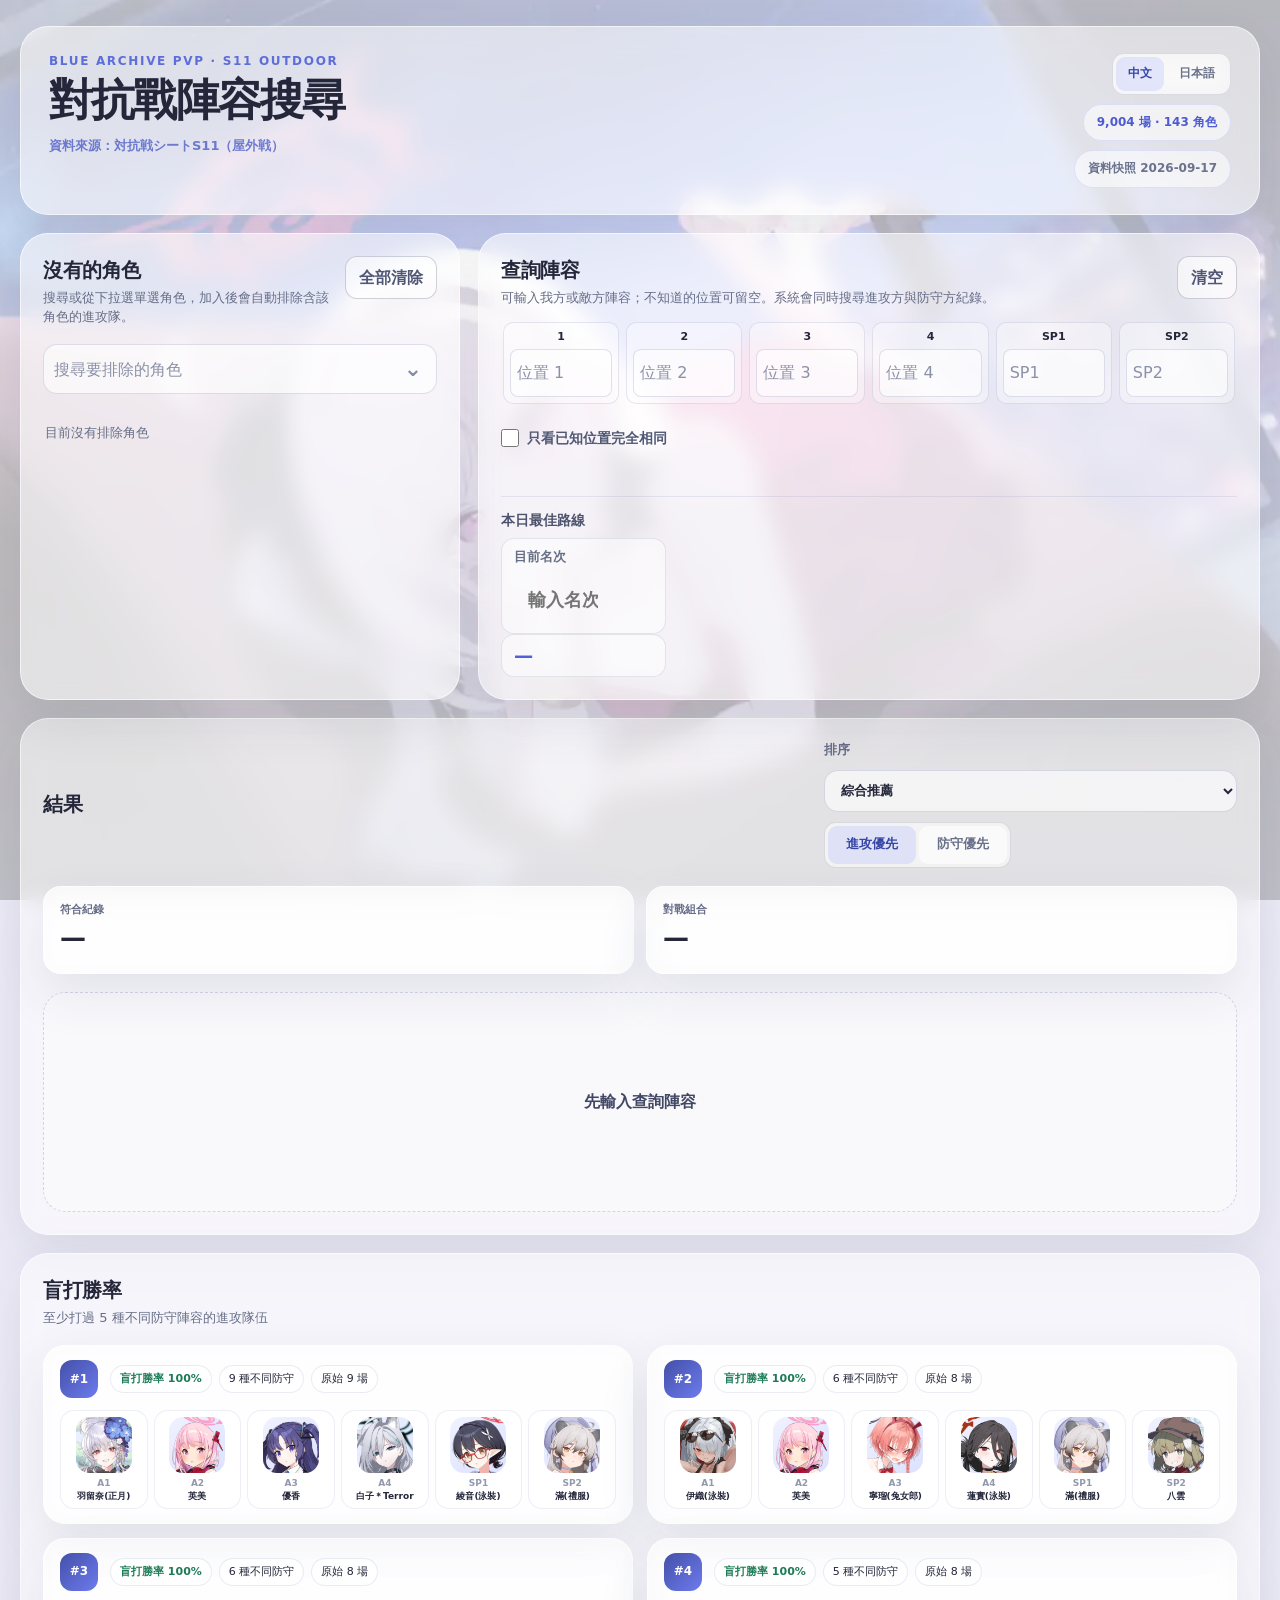
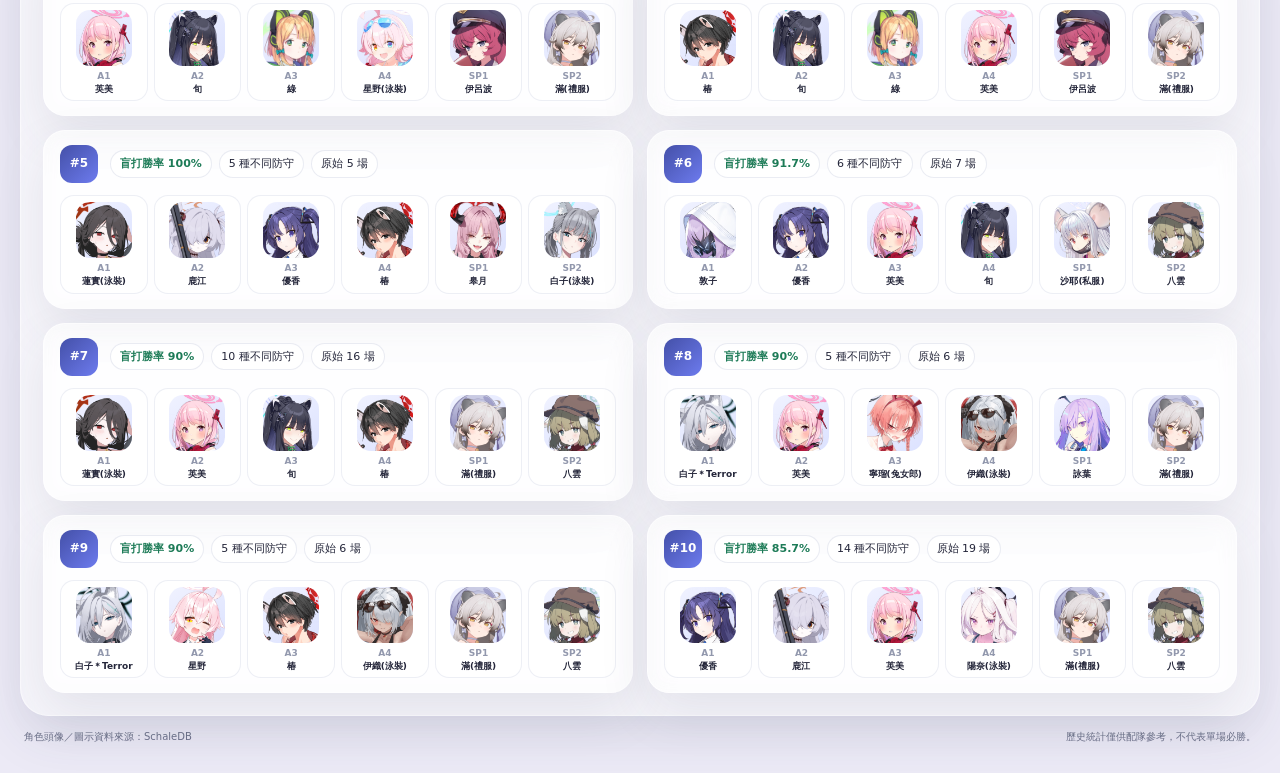
==== commit e0395b6a: "Move daily route into result card" ====
--- a/index.html
+++ b/index.html
@@ -11,14 +11,14 @@
   <link rel="stylesheet" href="language-toggle.css?v=20260917-1" />
   <link rel="stylesheet" href="result-highlights.css?v=20260917-2" />
   <link rel="stylesheet" href="visual-tuning.css?v=20260917-3" />
-  <link rel="stylesheet" href="arena-tools.css?v=20260919-7" />
+  <link rel="stylesheet" href="arena-tools.css?v=20260919-8" />
 </head>
 <body>
   <main class="app-shell shell">
     <section class="hero-card"><div><div class="eyebrow">BLUE ARCHIVE PVP · S11 OUTDOOR</div><h1>對抗戰陣容搜尋</h1><a class="data-source-link" href="https://docs.google.com/spreadsheets/d/12KPs3jY6IbdQOeOLc9a1Pgb9oAaiYB4bbUED37Il09U/edit?gid=0#gid=0" target="_blank" rel="noopener noreferrer">資料來源：対抗戦シートS11（屋外戦）</a></div><div class="hero-meta"><div class="language-switch" role="group" aria-label="Language"><button type="button" data-lang-choice="zh-Hant" class="active">中文</button><button type="button" data-lang-choice="ja">日本語</button></div><div class="dataset-pill" id="dataset-pill">讀取資料中</div><div class="version-pill" id="footer-version">資料快照</div></div></section>
     <section class="control-stage"><div class="control-grid">
       <section class="sketch-panel missing-panel"><div class="panel-head"><div><div class="panel-title">沒有的角色</div><div class="panel-help">搜尋或從下拉選單選角色，加入後會自動排除含該角色的進攻隊。</div></div><button class="ghost-btn" id="clear-missing" type="button">全部清除</button></div><div id="missing-picker" class="missing-picker-host"></div><div id="missing-tags" class="avatar-tags" aria-live="polite"></div></section>
-      <section class="sketch-panel defense-panel"><div class="panel-head"><div><div class="panel-title">查詢陣容</div><div class="panel-help">可輸入我方或敵方陣容；不知道的位置可留空。系統會同時搜尋進攻方與防守方紀錄。</div></div><button class="ghost-btn" id="clear-defense" type="button">清空</button></div><div class="enemy-line" id="defense-inputs"><div class="line-slot"><span>1</span><div class="defense-picker-host"></div></div><div class="line-slot"><span>2</span><div class="defense-picker-host"></div></div><div class="line-slot"><span>3</span><div class="defense-picker-host"></div></div><div class="line-slot"><span>4</span><div class="defense-picker-host"></div></div><div class="line-slot sp-slot"><span>SP1</span><div class="defense-picker-host"></div></div><div class="line-slot sp-slot"><span>SP2</span><div class="defense-picker-host"></div></div></div><div class="toggle-strip"><label class="toggle-line"><input id="exact-only" type="checkbox" /><span>只看已知位置完全相同</span></label></div><div class="action-row auto-result-row"><div id="form-message" class="form-message" role="status"></div></div><div class="rank-tool rank-tool-inline" id="rank-tool"><div class="rank-tool-head"><div class="rank-inline-title" data-rank-title>本日最佳路線</div><strong class="rank-route-result" id="rank-result">—</strong></div><div class="rank-calc"><label class="rank-input-wrap"><span data-rank-label>目前名次</span><input class="rank-input" id="rank-input" type="number" min="1" max="15001" step="1" inputmode="numeric" placeholder="輸入名次" /></label></div></div></section>
+      <section class="sketch-panel defense-panel"><div class="panel-head"><div><div class="panel-title">查詢陣容</div><div class="panel-help">可輸入我方或敵方陣容；不知道的位置可留空。系統會同時搜尋進攻方與防守方紀錄。</div></div><button class="ghost-btn" id="clear-defense" type="button">清空</button></div><div class="enemy-line" id="defense-inputs"><div class="line-slot"><span>1</span><div class="defense-picker-host"></div></div><div class="line-slot"><span>2</span><div class="defense-picker-host"></div></div><div class="line-slot"><span>3</span><div class="defense-picker-host"></div></div><div class="line-slot"><span>4</span><div class="defense-picker-host"></div></div><div class="line-slot sp-slot"><span>SP1</span><div class="defense-picker-host"></div></div><div class="line-slot sp-slot"><span>SP2</span><div class="defense-picker-host"></div></div></div><div class="toggle-strip"><label class="toggle-line"><input id="exact-only" type="checkbox" /><span>只看已知位置完全相同</span></label></div><div class="action-row auto-result-row"><div id="form-message" class="form-message" role="status"></div></div><div class="rank-tool rank-tool-inline" id="rank-tool"><div class="rank-tool-head"><div class="rank-inline-title" data-rank-title>本日最佳路線</div></div><div class="rank-calc"><label class="rank-input-wrap"><span data-rank-label>目前名次</span><input class="rank-input" id="rank-input" type="number" min="1" max="15001" step="1" inputmode="numeric" placeholder="輸入名次" /></label><div class="rank-output"><strong id="rank-result">—</strong></div></div></div></section>
     </div></section>
     <section class="result-stage"><div class="result-stage-head"><div><div class="panel-title">結果</div></div><label class="sort-control">排序<select id="sort-select"><option value="recommended">綜合推薦</option><option value="winrate">勝率</option></select><div class="side-priority" role="group" aria-label="排序方向"><button id="attack-priority" type="button" class="side-priority-btn active">進攻優先</button><button id="defense-priority" type="button" class="side-priority-btn">防守優先</button></div></label></div><div class="summary-grid" id="summary-grid" style="grid-template-columns:repeat(2,minmax(0,1fr))"><article class="stat-card" hidden><span>歷史對戰</span><strong id="stat-total">—</strong></article><article class="stat-card" hidden><span>排除缺角後</span><strong id="stat-eligible">—</strong></article><article class="stat-card"><span>符合紀錄</span><strong id="stat-matched">—</strong></article><article class="stat-card"><span>對戰組合</span><strong id="stat-teams">—</strong></article></div><div id="results" class="results-list"><div class="empty-state"><strong>先輸入查詢陣容</strong></div></div></section>
     <section class="result-stage"><div class="result-stage-head"><div><div class="panel-title">盲打勝率</div><div class="panel-help" id="blind-help">至少打過 5 種不同防守陣容的進攻隊伍</div></div></div><div id="blind-results" class="results-list"></div></section>
--- a/arena-tools.css
+++ b/arena-tools.css
@@ -12,6 +12,7 @@
   justify-content: space-between;
   gap: 10px;
   margin-bottom: 8px;
+  flex-wrap: wrap;
 }
 .rank-inline-title {
   color: #4d536d;
@@ -19,10 +20,15 @@
   font-weight: 900;
 }
 .rank-calc {
-  display: grid;
-  grid-template-columns: 165px minmax(0, 1fr);
-  gap: 9px;
-  align-items: stretch;
+  width: 165px;
+}
+.rank-route-result {
+  margin-left: auto;
+  color: #4f61d8;
+  font-size: clamp(17px, 1.5vw, 22px);
+  line-height: 1.2;
+  white-space: nowrap;
+  letter-spacing: .01em;
 }
 .rank-input-wrap,
 .rank-output {
@@ -148,11 +154,13 @@
 
 @media (max-width: 700px) {
   .rank-tool-inline { margin-top: 10px; padding-top: 10px; }
-  .rank-calc { grid-template-columns: 1fr 1fr; gap: 6px; }
+  .rank-calc { width: 150px; }
   .rank-input-wrap, .rank-output { padding: 8px 9px; }
+  .rank-route-result { font-size: 18px; }
   .rank-input { font-size: 16px; height: 38px; padding: 0; }
   .rank-output strong { font-size: 20px; }
 }
 @media (max-width: 420px) {
-  .rank-calc { grid-template-columns: 1fr; }
+  .rank-tool-head { align-items: flex-start; }
+  .rank-route-result { width: 100%; margin-left: 0; white-space: normal; }
 }
